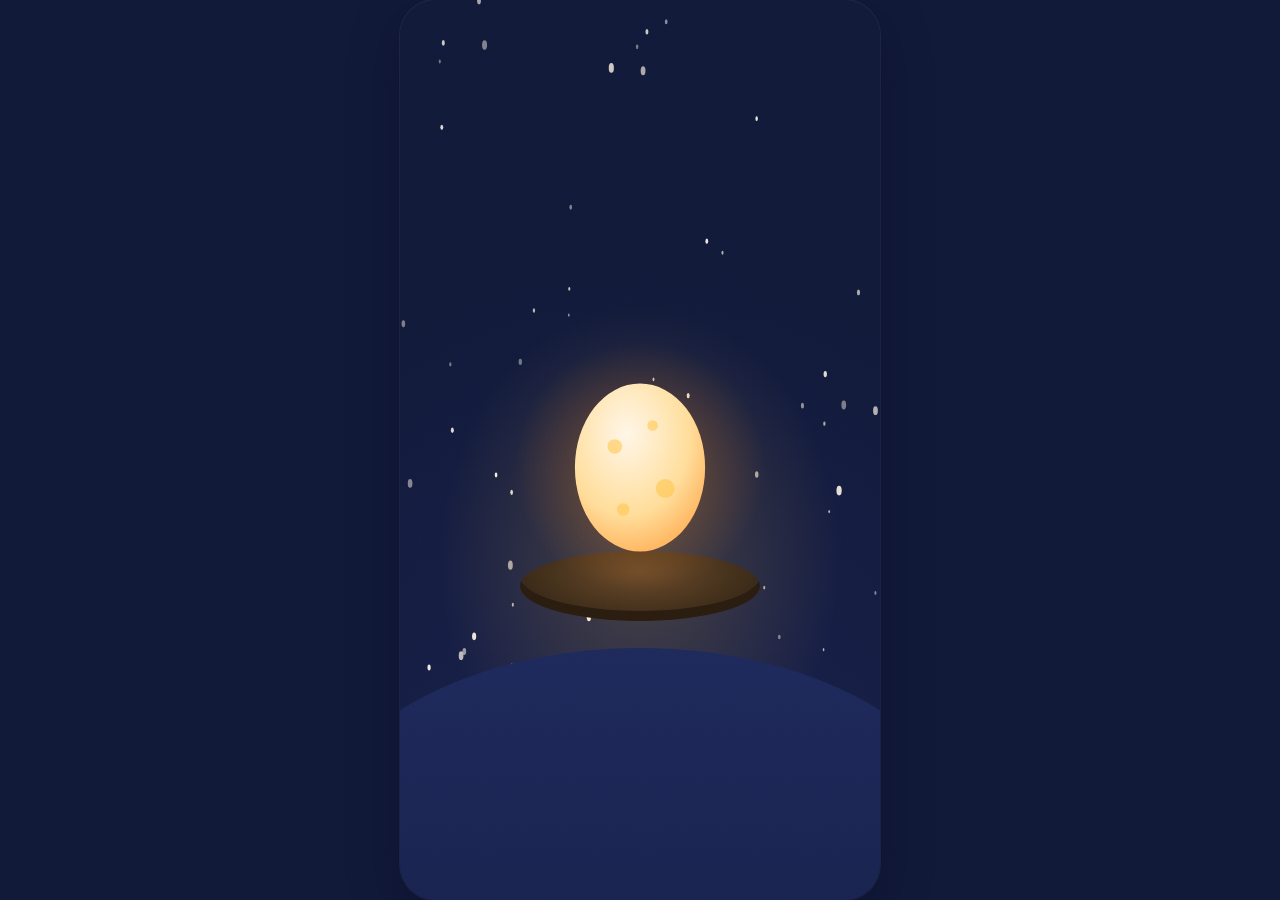
==== index.html @ d2cf7cd3 "Сборка сайта «Искорка» (GitHub Pages)" ====
<!doctype html>
<html lang="ru">
  <head>
    <meta charset="UTF-8" />
    <meta name="viewport" content="width=device-width, initial-scale=1, viewport-fit=cover" />
    <meta name="theme-color" content="#121A3A" />
    <meta name="description" content="Интерактивные сказки для детей 5–9 лет, где ребёнок — главный герой. С волшебной помощницей Искоркой." />
    <meta property="og:title" content="Искорка: сказки, где ты — герой" />
    <meta property="og:description" content="Сказка от Деда Мороза, где ваш ребёнок — герой. Экран, после которого есть о чём поговорить." />
    <meta property="og:image" content="https://rmaschenko.github.io/iskorka/og.png" />
    <meta property="og:url" content="https://rmaschenko.github.io/iskorka/" />
    <meta property="og:type" content="website" />
    <link rel="icon" href="./icons/favicon.svg" type="image/svg+xml" />
    <link rel="apple-touch-icon" href="./icons/icon-192.png" />
    <title>Искорка: сказки, где ты — герой</title>
    <script type="module" crossorigin src="./assets/main-CjkV3vRW.js"></script>
    <link rel="modulepreload" crossorigin href="./assets/Iskorka-CKByRnq_.js">
    <link rel="modulepreload" crossorigin href="./assets/global-CtWK3PHW.js">
    <link rel="stylesheet" crossorigin href="./assets/Iskorka-COKPfrpH.css">
    <link rel="stylesheet" crossorigin href="./assets/global-CBx9z1eJ.css">
    <link rel="stylesheet" crossorigin href="./assets/main-DOA4AIau.css">
  <link rel="manifest" href="./manifest.webmanifest"></head>
  <body>
    <div id="root"></div>
  </body>
</html>
---- assets/Iskorka-COKPfrpH.css ----
.isk{display:block;overflow:visible}.isk__body,.isk__crest-f,.isk__tail-f,.isk__glow,.isk__spark,.isk__bounce,.isk__tremble,.isk__motion{transform-box:fill-box}.isk__body{transform-origin:50% 100%;animation:3.2s ease-in-out infinite isk-breathe}.isk__crest-f{transform-origin:50% 100%;animation:2.4s ease-in-out infinite isk-sway}.isk__crest-f:nth-child(2){animation-duration:2.1s;animation-delay:-.6s}.isk__crest-f:nth-child(3){animation-duration:2.7s;animation-delay:-1.2s}.isk__tail-f{transform-origin:50% 100%;animation:4s ease-in-out infinite isk-tail}.isk__glow{transform-origin:50%;animation:3.2s ease-in-out infinite isk-glow}.isk__spark{transform-origin:50%;animation:1.6s ease-out infinite isk-spark}.isk__spark:nth-child(2){animation-delay:.4s}.isk__spark:nth-child(3){animation-delay:.8s}.isk__spark:nth-child(4){animation-delay:1.1s}.isk__spark:nth-child(5){animation-delay:.2s}.isk--sleep .isk__body{animation-duration:5s}.isk--sleep .isk__glow{animation:4s ease-in-out infinite isk-glow-sleep}.isk--fear .isk__tremble{animation:.14s linear infinite isk-tremble}.isk--joy .isk__bounce{transform-origin:50% 100%;animation:isk-bounce .7s var(--ease-spring,cubic-bezier(.34, 1.56, .64, 1)) infinite}.isk--sad .isk__crest-f{animation:none}@keyframes isk-breathe{0%,to{transform:scale(1)}50%{transform:scale(1.012,1.035)}}@keyframes isk-sway{0%,to{transform:rotate(-6deg)}50%{transform:rotate(7deg)}}@keyframes isk-tail{0%,to{transform:rotate(-2.5deg)}50%{transform:rotate(2.5deg)}}@keyframes isk-glow{0%,to{opacity:.85;transform:scale(1)}50%{opacity:1;transform:scale(1.06)}}@keyframes isk-glow-sleep{0%,to{opacity:.35;transform:scale(.9)}50%{opacity:.6;transform:scale(1)}}@keyframes isk-tremble{0%{transform:translate(-1.2px)}50%{transform:translate(1.2px,.4px)}to{transform:translate(-1.2px)}}@keyframes isk-bounce{0%,to{transform:translateY(0)scale(1)}30%{transform:translateY(-14px)scale(.96,1.06)}60%{transform:translateY(0)scale(1.04,.95)}}@keyframes isk-spark{0%{opacity:0;transform:translateY(6px)scale(.4)}20%{opacity:1}to{opacity:0;transform:translateY(-46px)scale(1.1)}}
---- assets/global-CBx9z1eJ.css ----
.screen{padding-top:var(--safe-top);padding-bottom:var(--safe-bottom);flex-direction:column;display:flex;position:absolute;top:0;bottom:0;left:0;right:0;overflow:hidden}.stars{pointer-events:none;width:100%;height:100%;position:absolute;top:0;bottom:0;left:0;right:0}@keyframes twinkle{0%,to{opacity:.25}50%{opacity:1}}.bubble{border-radius:var(--radius-l);box-shadow:var(--shadow-card);padding:16px 20px;font-size:22px;font-weight:800;line-height:1.3;position:relative}.bubble--dark{color:var(--milk-50);-webkit-backdrop-filter:blur(10px);box-shadow:inset 0 0 0 1.5px #fff6e81f, var(--shadow-card);background:#121a3ad1}.bubble--light{background:var(--milk-50);color:var(--ink-900)}.bubble__who{text-transform:uppercase;letter-spacing:.08em;opacity:.7;color:var(--gold-400);margin-bottom:4px;font-size:14px;font-weight:800}.bubble--light .bubble__who{color:var(--ember-600)}.actions{padding:12px 16px calc(16px + var(--safe-bottom));flex-wrap:wrap;justify-content:center;gap:12px;display:flex}.title{text-align:center;padding:0 16px;font-size:30px}.lead{text-align:center;opacity:.88;max-width:420px;margin:0 auto;padding:0 20px;font-size:18px}.topbar{z-index:5;justify-content:space-between;align-items:center;gap:8px;padding:10px 12px 0;display:flex;position:relative}@font-face{font-family:Nunito Variable;font-style:normal;font-display:swap;font-weight:200 1000;src:url(./nunito-cyrillic-ext-wght-normal-D4X5GqEv.woff2)format("woff2-variations");unicode-range:U+460-52F,U+1C80-1C8A,U+20B4,U+2DE0-2DFF,U+A640-A69F,U+FE2E-FE2F}@font-face{font-family:Nunito Variable;font-style:normal;font-display:swap;font-weight:200 1000;src:url(./nunito-cyrillic-wght-normal-CY6AOgYE.woff2)format("woff2-variations");unicode-range:U+301,U+400-45F,U+490-491,U+4B0-4B1,U+2116}@font-face{font-family:Nunito Variable;font-style:normal;font-display:swap;font-weight:200 1000;src:url(./nunito-vietnamese-wght-normal-U01xdrZh.woff2)format("woff2-variations");unicode-range:U+102-103,U+110-111,U+128-129,U+168-169,U+1A0-1A1,U+1AF-1B0,U+300-301,U+303-304,U+308-309,U+323,U+329,U+1EA0-1EF9,U+20AB}@font-face{font-family:Nunito Variable;font-style:normal;font-display:swap;font-weight:200 1000;src:url(./nunito-latin-ext-wght-normal-CXYtwYOx.woff2)format("woff2-variations");unicode-range:U+100-2BA,U+2BD-2C5,U+2C7-2CC,U+2CE-2D7,U+2DD-2FF,U+304,U+308,U+329,U+1D00-1DBF,U+1E00-1E9F,U+1EF2-1EFF,U+2020,U+20A0-20AB,U+20AD-20C0,U+2113,U+2C60-2C7F,U+A720-A7FF}@font-face{font-family:Nunito Variable;font-style:normal;font-display:swap;font-weight:200 1000;src:url(./nunito-latin-wght-normal-BzFMHfZw.woff2)format("woff2-variations");unicode-range:U+??,U+131,U+152-153,U+2BB-2BC,U+2C6,U+2DA,U+2DC,U+304,U+308,U+329,U+2000-206F,U+20AC,U+2122,U+2191,U+2193,U+2212,U+2215,U+FEFF,U+FFFD}:root{--night-900:#121a3a;--night-800:#171f48;--night-700:#1e2a5c;--night-600:#2a3675;--dusk-500:#3b3f8f;--dusk-400:#5a5fb8;--fire-500:#ff8a1f;--fire-400:#ffa94d;--fire-300:#ffc98a;--gold-400:#ffc23d;--gold-300:#ffd977;--ember-600:#e8552e;--berry-500:#e2365b;--leaf-500:#3fa06b;--leaf-400:#5cc088;--milk-50:#fff6e8;--milk-100:#fdebd3;--milk-200:#f3dcbd;--ink-900:#1b1530;--ink-700:#3a3252;--ink-500:#6b6283;--sky-300:#9fd3ff;--peach-300:#ffb59c;--blush-400:#ff9bb3;--font-head:"Nunito Variable", "Nunito", system-ui, sans-serif;--font-body:"Nunito Variable", "Nunito", system-ui, sans-serif;--radius-s:12px;--radius-m:20px;--radius-l:28px;--radius-xl:40px;--shadow-soft:0 10px 30px #080c2859;--shadow-card:0 18px 50px #080c2873;--glow-fire:0 0 24px #ff8a1f8c, 0 0 64px #ffc23d59;--glow-fire-strong:0 0 40px #ff8a1fcc, 0 0 120px #ffc23d80;--tap-min:56px;--text-kid:20px;--text-body:17px;--ease-spring:cubic-bezier(.34, 1.56, .64, 1);--ease-out:cubic-bezier(.22, 1, .36, 1);--dur-fast:.16s;--dur-med:.32s;--dur-slow:.64s;--safe-top:env(safe-area-inset-top,0px);--safe-bottom:env(safe-area-inset-bottom,0px);--lightningcss-light: ;--lightningcss-dark:initial;color-scheme:dark}*,:before,:after{box-sizing:border-box}html,body,#root{height:100%;margin:0}html{-webkit-text-size-adjust:100%;-webkit-tap-highlight-color:transparent}body{font-family:var(--font-body);font-size:var(--text-body);color:var(--milk-50);background:var(--night-900);overscroll-behavior:none;touch-action:manipulation;-webkit-user-select:none;user-select:none;line-height:1.4;overflow:hidden}button{font:inherit;color:inherit;cursor:pointer;background:0 0;border:0;margin:0;padding:0}input{font:inherit}h1,h2,h3,p{margin:0}h1,h2,h3{font-family:var(--font-head);letter-spacing:-.01em;font-weight:900;line-height:1.12}:focus-visible{outline:3px solid var(--gold-400);outline-offset:3px;border-radius:var(--radius-s)}.stage{background:var(--night-900);width:100%;height:100%;position:relative;overflow:hidden}@media (min-width:900px) and (min-height:700px){.stage{max-width:480px;max-height:920px;box-shadow:var(--shadow-card), 0 0 0 1px #fff6e814;border-radius:36px;margin:auto;top:50%;transform:translateY(-50%)}}.btn{min-height:var(--tap-min);font-family:var(--font-head);color:var(--ink-900);background:linear-gradient(180deg, var(--gold-300), var(--fire-500));box-shadow:0 6px 0 #aa460073, var(--glow-fire);transition:transform var(--dur-fast) var(--ease-out), box-shadow var(--dur-fast) var(--ease-out), filter var(--dur-fast);border-radius:999px;justify-content:center;align-items:center;gap:10px;padding:14px 28px;font-size:20px;font-weight:900;line-height:1.1;display:inline-flex;position:relative}.btn:active{box-shadow:0 2px 0 #aa460073, var(--glow-fire);transform:translateY(4px)}.btn:disabled{filter:grayscale(.5)brightness(.8);pointer-events:none}.btn--ghost{color:var(--milk-50);background:#fff6e81a;box-shadow:inset 0 0 0 2px #fff6e840,0 4px #00000040}.btn--ghost:active{box-shadow:inset 0 0 0 2px #fff6e840,0 1px #00000040}.btn--big{min-height:68px;padding:18px 36px;font-size:24px}.btn--icon{width:var(--tap-min);height:var(--tap-min);border-radius:50%;padding:0;font-size:24px}.card{background:var(--milk-50);color:var(--ink-900);border-radius:var(--radius-l);box-shadow:var(--shadow-card);padding:22px}.sr-only{clip:rect(0, 0, 0, 0);white-space:nowrap;border:0;width:1px;height:1px;margin:-1px;padding:0;position:absolute;overflow:hidden}.scroll{-webkit-overflow-scrolling:touch;overscroll-behavior:contain;overflow-y:auto}.scroll::-webkit-scrollbar{width:0}.grain:after{content:"";pointer-events:none;opacity:.06;mix-blend-mode:soft-light;background-image:url("data:image/svg+xml,%3Csvg xmlns='http://www.w3.org/2000/svg' width='160' height='160'%3E%3Cfilter id='n'%3E%3CfeTurbulence type='fractalNoise' baseFrequency='0.9' numOctaves='2' stitchTiles='stitch'/%3E%3C/filter%3E%3Crect width='160' height='160' filter='url(%23n)' opacity='1'/%3E%3C/svg%3E");position:absolute;top:0;bottom:0;left:0;right:0}@media (prefers-reduced-motion:reduce){*,:before,:after{transition-duration:.01ms!important;animation-duration:.01ms!important;animation-iteration-count:1!important}}
---- assets/main-DOA4AIau.css ----
.splash{background:radial-gradient(120% 80% at 50% 110%,#2a3675 0%,#171f48 45%,#121a3a 100%);justify-content:flex-end;align-items:center}.splash__sky{pointer-events:none;background:radial-gradient(60% 40% at 50% 62%,#ffc23d38 0%,#ff8a1f00 70%);position:absolute;top:0;bottom:0;left:0;right:0}.splash__hill{background:linear-gradient(#1e2a5c 0%,#171f48 100%);border-radius:50% 50% 0 0;height:46%;position:absolute;bottom:-18%;left:-20%;right:-20%}.splash__nest{background:radial-gradient(at 50% 30%,#6b4a2a 0%,#3a2a18 70%,#0000 71%);border-radius:50%;width:240px;height:70px;position:absolute;bottom:31%;left:50%;transform:translate(-50%);box-shadow:inset 0 -10px #2a1d10}.splash__center{z-index:2;flex-direction:column;align-items:center;display:flex;position:absolute;bottom:34%;left:50%;transform:translate(-50%)}.splash__egg{cursor:pointer;flex-direction:column;align-items:center;display:flex}.splash__hint{color:var(--gold-300);text-shadow:0 2px 12px #00000080;margin-top:-6px;font-size:20px;font-weight:800}.splash__logo{top:calc(44px + var(--safe-top));z-index:3;justify-content:center;display:flex;position:absolute;left:0;right:0}.splash__actions{z-index:3;padding-bottom:calc(36px + var(--safe-bottom));position:absolute;bottom:0;left:0;right:0}.burst{pointer-events:none;position:absolute;top:50%;left:50%}.burst__p{background:var(--gold-300);width:10px;height:10px;box-shadow:0 0 12px var(--gold-400);border-radius:50%;margin:-5px;position:absolute}@media (max-height:640px){.splash__center{bottom:30%}.splash__logo{top:calc(16px + var(--safe-top))}}.brand{background:var(--night-900);max-width:1100px;height:100%;margin:0 auto;padding:0 16px 60px}.brand__hero{border-radius:var(--radius-xl);background:radial-gradient(120% 90% at 80% 10%, #2a3675 0%, var(--night-800) 50%, var(--night-900) 100%);margin:16px 0 24px;padding:28px 24px;position:relative;overflow:hidden}.brand__hero-row{flex-wrap:wrap;align-items:center;gap:16px 32px;margin-top:16px;display:flex}.brand__hero-isk{flex:none}.brand__hero-text{flex:280px}.brand__hero h1{margin-bottom:10px;font-size:40px}.brand__hero p{opacity:.9;max-width:560px;margin-bottom:10px;font-size:18px}.brand__phrases{color:var(--gold-400);font-weight:800}.brand__section{margin:36px 0}.brand__section h2{color:var(--gold-300);margin-bottom:16px;font-size:28px}.brand__variants{grid-template-columns:repeat(auto-fit,minmax(260px,1fr));gap:16px;display:grid}.brand__variant{border-radius:var(--radius-l);background:var(--night-800);text-align:center;padding:20px}.brand__variant--chosen{box-shadow:inset 0 0 0 3px var(--gold-400), var(--glow-fire)}.brand__variant h3{margin:8px 0;font-size:20px}.brand__variant p{opacity:.85;text-align:left;font-size:15px}.brand__grid{grid-template-columns:repeat(auto-fill,minmax(150px,1fr));gap:12px;display:grid}.brand__cell{border-radius:var(--radius-m);background:var(--night-800);text-align:center;flex-direction:column;align-items:center;gap:6px;padding:16px 8px;display:flex}.brand__cell h3{margin-top:4px;font-size:17px}.brand__cell p{opacity:.75;font-size:13px}.brand__stage-switch{flex-wrap:wrap;gap:10px;margin-top:16px;display:flex}.brand__marks{flex-wrap:wrap;align-items:stretch;gap:12px;display:flex}.brand__marks .brand__cell{justify-content:center;min-width:120px}.brand__palette{grid-template-columns:repeat(auto-fill,minmax(120px,1fr));gap:10px;display:grid}.brand__swatch{flex-direction:column;gap:2px;font-size:13px;display:flex}.brand__swatch-color{border-radius:14px;height:64px;margin-bottom:6px;box-shadow:inset 0 0 0 1px #fff6e826}.brand__swatch em{opacity:.7;font-style:normal}.brand__type{border-radius:var(--radius-l);background:var(--night-800);gap:12px;padding:20px;display:grid}.brand__type-h1{font-family:var(--font-head);font-size:34px;font-weight:900}.brand__type-h2{font-size:22px;font-weight:800}.brand__type-body{opacity:.9;font-size:17px;font-weight:600}.brand__buttons{flex-wrap:wrap;align-items:center;gap:12px;margin-top:16px;display:flex}.onb{background:radial-gradient(120% 70% at 50% 0,#2a3675 0%,#171f48 45%,#121a3a 100%)}.onb__dots{justify-content:center;gap:8px;padding:18px 0 6px;display:flex}.onb__dots span{width:10px;height:10px;transition:all var(--dur-med) var(--ease-out);background:#fff6e840;border-radius:50%}.onb__dots span.is-on{background:var(--gold-400);border-radius:6px;width:28px}.onb__slide{flex-direction:column;flex:1;justify-content:center;align-items:center;gap:14px;padding:8px 16px;display:flex;overflow-y:auto}.onb__input{text-align:center;width:min(320px,90%);height:64px;color:var(--ink-900);background:var(--milk-50);box-shadow:var(--shadow-soft);border:0;border-radius:999px;outline:none;padding:0 24px;font-size:24px;font-weight:800}.onb__input:focus{box-shadow:0 0 0 4px var(--gold-400), var(--shadow-soft)}.onb__input::placeholder{color:var(--ink-500);font-weight:600}.onb__label{opacity:.85;margin-top:6px;font-size:18px;font-weight:800}.onb__gender,.onb__ages{flex-wrap:wrap;justify-content:center;gap:10px;display:flex}.onb__age{width:56px;padding:0}.map{background:linear-gradient(#121a3a 0%,#1e2a5c 60%,#2a3675 100%)}.map__hello{padding-left:6px;font-size:20px;font-weight:700}.map__hello strong{color:var(--gold-400)}.map__parent{color:var(--milk-50);background:#fff6e81f;box-shadow:inset 0 0 0 2px #fff6e838}.map__canvas{flex:1;min-height:0;position:relative}.map__art{width:100%;height:100%;position:absolute;top:0;bottom:0;left:0;right:0}.place{min-width:112px;color:var(--milk-50);text-align:center;border-radius:24px;flex-direction:column;align-items:center;gap:2px;padding:10px;display:flex;position:absolute;transform:translate(-50%,-50%)}.place__icon{background:radial-gradient(circle at 50% 35%,#2f3d7d,#1e2a5c);border-radius:28px;place-items:center;width:84px;height:84px;display:grid;box-shadow:0 8px #00000040,inset 0 0 0 2px #fff6e824}.place--open .place__icon{box-shadow:0 8px 0 #aa460059, 0 0 0 3px var(--gold-400), var(--glow-fire);animation:2.4s ease-in-out infinite place-pulse}@keyframes place-pulse{0%,to{transform:scale(1)}50%{transform:scale(1.05)}}.place__title{white-space:nowrap;text-shadow:0 2px 8px #00000080;margin-top:6px;font-size:16px;font-weight:900}.place__soon{opacity:.85;background:#fff6e826;border-radius:999px;padding:2px 10px;font-size:13px;font-weight:800}.place__go{color:var(--ink-900);background:linear-gradient(180deg, var(--gold-300), var(--fire-500));border-radius:999px;padding:4px 14px;font-size:15px;font-weight:900}.place--locked{opacity:.75;filter:saturate(.6)}.map__nest{justify-content:center;align-items:flex-end;height:190px;display:flex;position:relative}.map__nest-ground{z-index:-1;background:#171f48;border-radius:50% 50% 0 0;height:70px;position:absolute;bottom:0;left:-10%;right:-10%}.map__nest .isk{margin-bottom:8px}.map__feathers{background:#121a3ab3;border-radius:999px;align-items:center;gap:2px;padding:8px 12px;display:flex;position:absolute;bottom:16px;left:12px;box-shadow:inset 0 0 0 1.5px #fff6e81f}.feather{color:#fff6e833;display:grid}.feather--on{color:var(--gold-400);filter:drop-shadow(0 0 6px #ffc23db3)}.map__feathers-n{color:var(--gold-300);margin-left:6px;font-size:18px;font-weight:900}.mg{touch-action:none;-webkit-user-select:none;user-select:none;font-family:var(--font-head);cursor:pointer;position:absolute;top:0;bottom:0;left:0;right:0;overflow:hidden}.mg__bg{pointer-events:none;width:100%;height:100%;display:block;position:absolute;top:0;bottom:0;left:0;right:0}.mg__top{left:0;right:0;top:calc(var(--safe-top) + 12px);pointer-events:none;z-index:6;flex-direction:column;align-items:center;gap:10px;display:flex;position:absolute}.mg__cells{box-shadow:inset 0 0 0 1.5px #fff6e824, var(--shadow-soft);-webkit-backdrop-filter:blur(8px);background:#121a3a9e;border-radius:999px;gap:8px;padding:7px 12px;display:flex}.mg__cell{width:38px;height:38px;transition:background var(--dur-med) var(--ease-out), box-shadow var(--dur-med) var(--ease-out);background:#fff6e81a;border-radius:50%;place-items:center;display:grid;box-shadow:inset 0 0 0 2px #fff6e838}.mg__cell-ico{opacity:.28;filter:grayscale();width:24px;height:24px;transition:opacity var(--dur-med), filter var(--dur-med), transform var(--dur-med) var(--ease-spring);place-items:center;display:grid;transform:scale(.85)}.mg__cell--on{background:radial-gradient(circle at 50% 35%, #ffe9a8, var(--gold-400) 70%);box-shadow:inset 0 0 0 2px #fff6e899, var(--glow-fire)}.mg__cell--on .mg__cell-ico{opacity:1;filter:none;transform:scale(1)}.mg__hint{color:var(--milk-50);box-shadow:inset 0 0 0 1.5px #fff6e824, var(--shadow-soft);-webkit-backdrop-filter:blur(8px);text-shadow:0 2px 8px #00000059;white-space:nowrap;background:#121a3a9e;border-radius:999px;padding:12px 22px;font-size:26px;font-weight:900;line-height:1}.mg__splash{z-index:9;pointer-events:none;place-items:center;padding:0 16px;display:grid;position:absolute;top:0;bottom:0;left:0;right:0}.mg__splash-card{text-align:center;max-width:100%;color:var(--milk-50);border-radius:var(--radius-xl);box-shadow:0 10px 0 #aa460066, var(--glow-fire-strong);text-shadow:0 3px #aa460073;background:linear-gradient(#ffc23df5,#ff8a1ff5);padding:22px 34px;font-size:clamp(30px,8.5vw,54px);font-weight:900;line-height:1.05;position:relative}.mg__sparkles{pointer-events:none;width:0;height:0;position:absolute;top:50%;left:50%}.mg__sparkle{border-radius:50%;width:12px;height:12px;position:absolute;top:-6px;left:-6px;box-shadow:0 0 12px #ffc23dcc}.ap{background:linear-gradient(#8fd0ff 0%,#c9e9ff 55%,#eaf6ff 100%)}.ap__apple{cursor:pointer;z-index:3;touch-action:none;will-change:transform;border-radius:50%;width:72px;height:72px;padding:0;display:block;position:absolute}.ap__apple-body{background:radial-gradient(circle at 36% 30%,#ff8a8a 0%,#e8552e 38%,#c02435 75%,#8e1a2a 100%);border-radius:50%;position:absolute;top:4px;bottom:4px;left:4px;right:4px;box-shadow:inset -6px -8px 14px #5a0a1459,0 10px 18px #28140a4d}.ap__apple-body:after{content:"";filter:blur(1px);background:#ffffff8c;border-radius:50%;width:22%;height:16%;position:absolute;top:14%;left:18%}.ap__apple-stem{background:linear-gradient(#6b4a26,#4a2f14);border-radius:3px;width:6px;height:16px;margin-left:-3px;position:absolute;top:0;left:50%}.ap__apple-leaf{background:linear-gradient(135deg,#7ad39a,#3fa06b);border-radius:0 12px;width:22px;height:12px;position:absolute;top:2px;left:54%;transform:rotate(-18deg)}.ap__apple--ground{animation:2.6s ease-in-out infinite ap-wiggle}@keyframes ap-wiggle{0%,to{filter:brightness()}50%{filter:brightness(1.12)}}.ap__tap-ring{pointer-events:none;z-index:4;border:4px solid #ffffffe6;border-radius:50%;width:96px;height:96px;margin:-48px 0 0 -48px;position:absolute}.ld{cursor:none;background:linear-gradient(#0d1330 0%,#070a1c 55%,#020309 100%)}.ld__lit{pointer-events:none;-webkit-mask-image:radial-gradient(circle at var(--lx) var(--ly), #000 0, #000 84px, #0000008c 118px, transparent 158px);-webkit-mask-image:radial-gradient(circle at var(--lx) var(--ly), #000 0, #000 84px, #0000008c 118px, transparent 158px);mask-image:radial-gradient(circle at var(--lx) var(--ly), #000 0, #000 84px, #0000008c 118px, transparent 158px);position:absolute;top:0;bottom:0;left:0;right:0}.ld__light{pointer-events:none;z-index:4;will-change:transform;width:0;height:0;position:absolute;top:0;left:0}.ld__disc{mix-blend-mode:screen;background:radial-gradient(circle,#ffdc8c80 0%,#ffbe5042 35%,#ffa03214 62%,#ff8c2800 72%);border-radius:50%;width:340px;height:340px;animation:2.6s ease-in-out infinite ld-breathe;position:absolute;top:-170px;left:-170px}@keyframes ld-breathe{0%,to{transform:scale(1)}50%{transform:scale(1.06)}}.ld__isk{pointer-events:none;position:absolute;top:-92px;left:-77px}.ld__fly{pointer-events:none;z-index:5;background:radial-gradient(circle,#fff6c8 0%,#ffd977 40%,#ffc23d00 72%);border-radius:50%;width:28px;height:28px;position:absolute;top:-14px;left:-14px;box-shadow:0 0 18px 6px #ffc23d99}.ld__firefly{transform-box:fill-box;transform-origin:50%;animation:1.4s ease-in-out infinite ld-twinkle}@keyframes ld-twinkle{0%,to{opacity:.55;transform:scale(.85)}50%{opacity:1;transform:scale(1.2)}}.ld__hedgehog{z-index:5;cursor:pointer;touch-action:none;place-items:center;width:150px;height:120px;padding:0;display:grid;position:absolute;bottom:9%;right:4%}.ld__hedgehog-spot{pointer-events:none;background:radial-gradient(circle,#ffd27866 0%,#ffb45024 45%,#ffa03c00 70%);border-radius:50%;position:absolute;top:-40px;bottom:-40px;left:-40px;right:-40px}.ld__arrow{text-align:center;z-index:5;pointer-events:none;filter:drop-shadow(0 0 12px #ffc23de6);width:150px;font-size:46px;line-height:1;position:absolute;bottom:calc(9% + 136px);right:4%}.ld__idle{pointer-events:none;z-index:5;width:0;height:0;position:absolute}.ld__idle-dot{background:radial-gradient(circle,#fff1c2 0%,#ffc23d 45%,#ffc23d00 72%);border-radius:50%;width:44px;height:44px;animation:1.1s ease-in-out infinite ld-pulse;position:absolute;top:-22px;left:-22px;box-shadow:0 0 24px 8px #ffc23d8c}@keyframes ld-pulse{0%,to{opacity:.6;transform:scale(.7)}50%{opacity:1;transform:scale(1.3)}}.tt{background:linear-gradient(#2a1408 0%,#1b0d05 60%,#0f0703 100%);flex-direction:column;display:flex}.tt__scene{width:100%;margin-top:calc(var(--safe-top) + 124px);aspect-ratio:360/162;z-index:1;flex:none;max-height:32%;position:relative}.tt__scene-svg{width:100%;height:100%;display:block;position:absolute;top:0;bottom:0;left:0;right:0;overflow:visible}.tt__bubble{text-align:center;max-width:54%;color:var(--ink-900);background:var(--milk-50);box-shadow:var(--shadow-soft);transform-origin:90% 100%;z-index:3;pointer-events:none;border-radius:22px;padding:10px 16px;font-size:20px;font-weight:900;line-height:1.15;position:absolute;top:0;right:27%}.tt__bubble:after{content:"";background:var(--milk-50);border-radius:4px;width:18px;height:18px;position:absolute;bottom:6px;right:-6px;transform:rotate(45deg)skew(10deg,10deg)}.tt__floor{min-height:0;padding:8px 14px calc(var(--safe-bottom) + 12px);z-index:2;flex-direction:column;flex:auto;gap:5px;display:flex;position:relative}.tt__board{min-height:64px;transition:box-shadow var(--dur-med) var(--ease-out), filter var(--dur-med);background:linear-gradient(#8a5630 0%,#6e4223 50%,#563117 100%);border-radius:14px;flex:1 1 0;position:relative;overflow:hidden;box-shadow:inset 0 2px #ffdcaa2e,inset 0 -3px #00000059,0 4px #00000059}.tt__board:before{content:"";opacity:.8;background:repeating-linear-gradient(#0000 0 9px,#00000014 9px 11px);position:absolute;top:0;bottom:0;left:0;right:0}.tt__board:after{content:"";background:radial-gradient(circle at 4px 4px,#3a2210 3px,#0000 3.5px) 0/8px 8px no-repeat,radial-gradient(circle at 4px 4px,#3a2210 3px,#0000 3.5px) 100%/8px 8px no-repeat;height:8px;margin-top:-4px;position:absolute;top:50%;left:12px;right:12px}.tt__board--go{box-shadow:inset 0 2px 0 #ffffff73, inset 0 -3px 0 #aa460059, 0 0 0 3px var(--gold-400), var(--glow-fire-strong);background:linear-gradient(#ffd977 0%,#ffb23d 55%,#e8893e 100%)}.tt__board--go:before{opacity:.35}.tt__board--done{filter:brightness(1.1)}.tt__board--creak{animation:.5s ease-in-out tt-shake}@keyframes tt-shake{0%,to{transform:translate(0)rotate(0)}20%{transform:translate(-7px)rotate(-.6deg)}40%{transform:translate(6px)rotate(.5deg)}60%{transform:translate(-4px)rotate(-.3deg)}80%{transform:translate(3px)}}.tt__print{pointer-events:none;width:54px;height:44px;margin:-22px 0 0 -27px;position:absolute;top:50%;left:50%}.tt__you{pointer-events:none;z-index:3;will-change:transform, top;background:radial-gradient(circle,#ffdc8c8c 0%,#ffbe5038 45%,#ffa03200 72%);border-radius:50%;place-items:center;width:84px;height:84px;margin-left:-42px;display:grid;position:absolute;left:50%}.tt__you-print{filter:drop-shadow(0 0 10px #ffc23de6);width:54px;height:44px}.tt__heart{pointer-events:none;z-index:4;filter:drop-shadow(0 0 8px #ff9bb3cc);font-size:28px;position:absolute}.tale{background:var(--night-900)}.tale__art{position:absolute;top:0;bottom:0;left:0;right:0}.tale__art svg.scene{width:100%;height:100%;position:absolute;top:0;bottom:0;left:0;right:0}.tale__top{top:var(--safe-top);position:absolute;left:0;right:0}.tale__iconbtn{color:var(--milk-50);-webkit-backdrop-filter:blur(6px);background:#121a3a8c;box-shadow:inset 0 0 0 1.5px #fff6e833}.tale__progress{background:#121a3a8c;border-radius:999px;gap:4px;padding:6px 10px;display:flex}.tale__progress span{background:#fff6e840;border-radius:50%;width:8px;height:8px}.tale__progress span.is-done{background:var(--gold-400)}.tale__progress span.is-on{background:var(--fire-500);box-shadow:0 0 8px var(--fire-500)}.tale__isk{z-index:4;cursor:pointer;position:absolute;bottom:150px;left:-6px}.tale__isk--tappable .isk__glow{animation-duration:1s}@media (min-height:760px){.tale__isk{bottom:170px}}.tale__game{z-index:6;position:absolute;top:0;bottom:0;left:0;right:0}.tale__panel{z-index:5;padding:0 12px calc(14px + var(--safe-bottom));pointer-events:none;flex-direction:column;justify-content:flex-end;gap:10px;min-height:200px;display:flex;position:absolute;bottom:0;left:0;right:0}.tale__panel>*{pointer-events:auto}.tale__panel .bubble{min-height:72px;margin-left:104px}@media (min-width:480px){.tale__panel .bubble{margin-left:128px}}.choices{flex-wrap:wrap;justify-content:center;gap:10px;display:flex}.choice{background:var(--milk-50);max-width:220px;min-height:96px;color:var(--ink-900);box-shadow:0 6px 0 #783c004d, var(--shadow-soft);text-align:center;border-radius:24px;flex-direction:column;flex:140px;justify-content:center;align-items:center;gap:4px;padding:12px 10px;font-size:17px;font-weight:900;line-height:1.15;display:flex}.choice__icon{font-size:40px;line-height:1}.hint-row{justify-content:center;gap:10px;display:flex}.hint{color:var(--gold-300);text-shadow:0 2px 10px #0009;padding:10px 18px;font-size:22px;font-weight:900;animation:1.2s ease-in-out infinite hint-pulse}@keyframes hint-pulse{0%,to{transform:scale(1)}50%{transform:scale(1.06)}}.tale__end{z-index:7;-webkit-backdrop-filter:blur(6px);background:#121a3a8c;justify-content:center;align-items:center;padding:20px;display:flex;position:absolute;top:0;bottom:0;left:0;right:0}.tale__endcard{text-align:center;flex-direction:column;align-items:center;gap:10px;width:min(380px,100%);display:flex}.tale__endcard h2{font-size:24px}.tale__endcard p{color:var(--ink-700);font-size:17px}.tale__endisk{margin-top:-70px}.tale__endbtns{flex-direction:column;gap:10px;width:100%;margin-top:8px;display:flex}.giftfx{z-index:6;pointer-events:none;position:absolute;bottom:300px;left:80px}.giftfx__feather{filter:drop-shadow(0 0 16px #ffc23de6)}.giftfx__spark{background:var(--gold-300);width:8px;height:8px;box-shadow:0 0 10px var(--gold-400);border-radius:50%;position:absolute;top:40px;left:28px}@keyframes sway{0%,to{transform:rotate(-2deg)}50%{transform:rotate(2deg)}}@keyframes fly{0%{transform:translateY(40px)}to{transform:translate(520px,-120px)}}@keyframes flap{0%,to{transform:scaleY(1)}50%{transform:scaleY(.4)}}@keyframes flicker{0%,to{opacity:1;transform:scaleY(1)scaleX(1)}50%{opacity:.85;transform:scaleY(1.15)scaleX(.92)}}@keyframes wave{0%{transform:translate(0)}to{transform:translate(-60px)}}@keyframes float{0%,to{transform:translateY(0)}50%{transform:translateY(-8px)}}@keyframes drift{0%{transform:translate(0)}to{transform:translate(40px)}}@keyframes butterfly{0%{transform:translate(0)rotate(0)}25%{transform:translate(30px,-20px)rotate(10deg)}50%{transform:translate(60px)rotate(-6deg)}75%{transform:translate(30px,16px)rotate(6deg)}to{transform:translate(0)rotate(0)}}@keyframes breathe{0%,to{transform:scale(1)}50%{transform:scale(1.03)}}@keyframes hut-step{0%,to{transform:translateY(0)rotate(0)}50%{transform:translateY(-6px)rotate(1deg)}}@keyframes zz{0%{opacity:0;transform:translate(0)scale(.6)}30%{opacity:1}to{opacity:0;transform:translate(16px,-40px)scale(1.2)}}.sc-sway{transform-box:fill-box;transform-origin:50% 100%;animation:4s ease-in-out infinite sway}.sc-fly{animation:14s linear infinite fly}.sc-flap{transform-box:fill-box;transform-origin:50%;animation:.5s ease-in-out infinite flap}.sc-flicker{transform-box:fill-box;transform-origin:50% 100%;animation:.6s ease-in-out infinite flicker}.sc-wave{animation:3s linear infinite wave}.sc-float{animation:3s ease-in-out infinite float}.sc-drift{animation:20s ease-in-out infinite alternate drift}.sc-butterfly{animation:6s ease-in-out infinite butterfly}.sc-breathe{transform-box:fill-box;transform-origin:50% 100%;animation:3s ease-in-out infinite breathe}.sc-hut{transform-box:fill-box;transform-origin:50% 100%;animation:5s ease-in-out infinite hut-step}.sc-zz{transform-box:fill-box;animation:2.4s ease-out infinite zz}.sc-zz:nth-child(2){animation-delay:.8s}.sc-zz:nth-child(3){animation-delay:1.6s}.tale__endcard .btn--ghost{color:var(--ink-900);background:var(--milk-200);box-shadow:inset 0 0 0 2px var(--milk-200), 0 4px 0 #783c0033}@media (min-width:600px) and (min-height:700px){.tale__isk{transform-origin:0 100%}.tale__isk .isk{width:210px;height:172px}}
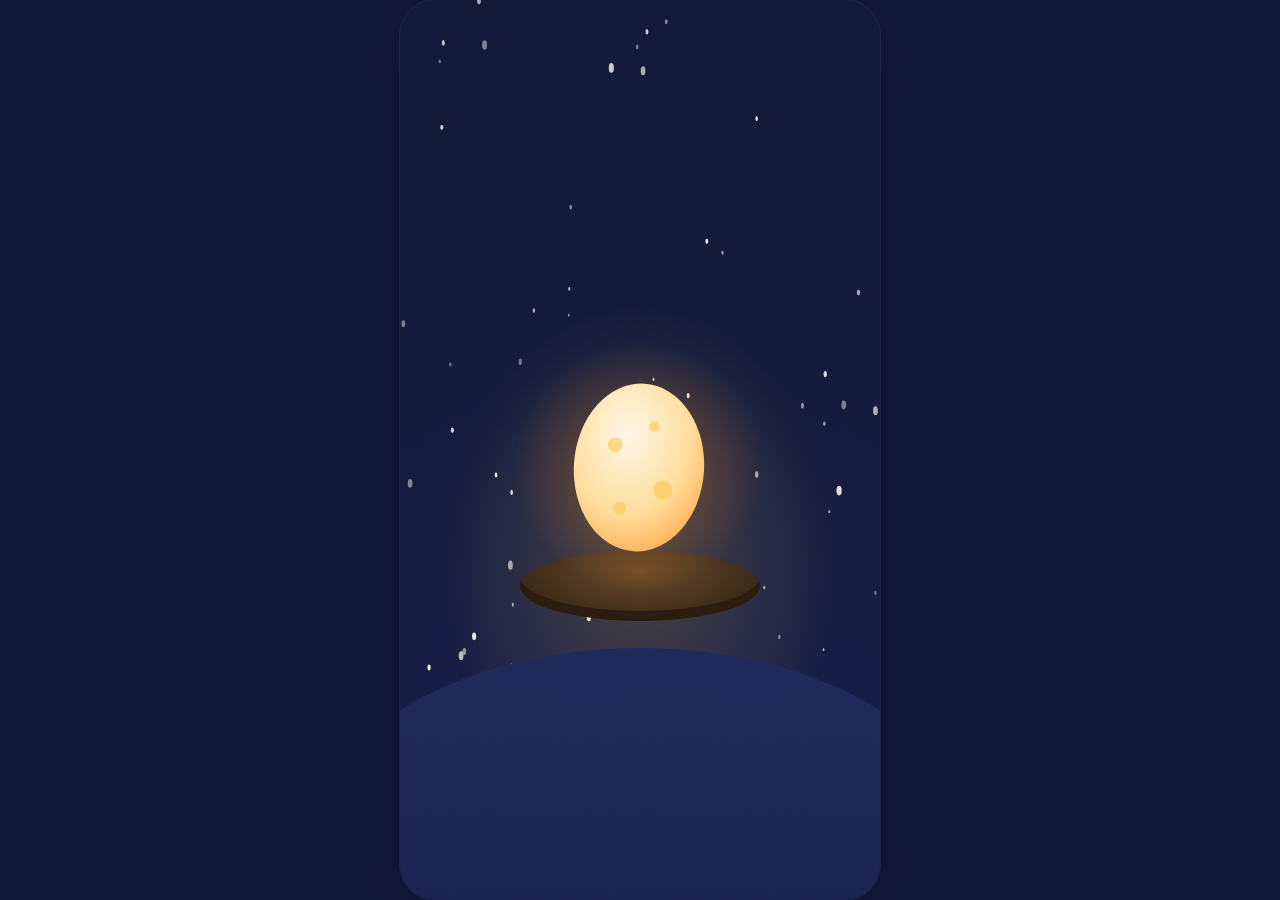
==== commit bad83d7d: "Сборка сайта «Искорка» v2 (GitHub Pages)" ====
--- a/index.html
+++ b/index.html
@@ -13,12 +13,11 @@
     <link rel="icon" href="./icons/favicon.svg" type="image/svg+xml" />
     <link rel="apple-touch-icon" href="./icons/icon-192.png" />
     <title>Искорка: сказки, где ты — герой</title>
-    <script type="module" crossorigin src="./assets/main-CjkV3vRW.js"></script>
-    <link rel="modulepreload" crossorigin href="./assets/Iskorka-CKByRnq_.js">
-    <link rel="modulepreload" crossorigin href="./assets/global-CtWK3PHW.js">
-    <link rel="stylesheet" crossorigin href="./assets/Iskorka-COKPfrpH.css">
-    <link rel="stylesheet" crossorigin href="./assets/global-CBx9z1eJ.css">
-    <link rel="stylesheet" crossorigin href="./assets/main-DOA4AIau.css">
+    <script type="module" crossorigin src="./assets/main-BiecHFd7.js"></script>
+    <link rel="modulepreload" crossorigin href="./assets/proxy-B7RDm8f4.js">
+    <link rel="modulepreload" crossorigin href="./assets/global-B2wvIg0E.js">
+    <link rel="stylesheet" crossorigin href="./assets/global-CD0lmkby.css">
+    <link rel="stylesheet" crossorigin href="./assets/main-CqI-gQwx.css">
   <link rel="manifest" href="./manifest.webmanifest"></head>
   <body>
     <div id="root"></div>
--- a/assets/global-CD0lmkby.css
+++ b/assets/global-CD0lmkby.css
@@ -0,0 +1 @@
+.isk{display:block;overflow:visible}.isk__body,.isk__crest-f,.isk__tail-f,.isk__glow,.isk__spark,.isk__bounce,.isk__tremble,.isk__motion{transform-box:fill-box}.isk__body{transform-origin:50% 100%;animation:3.2s ease-in-out infinite isk-breathe}.isk__crest-f{transform-origin:50% 100%;animation:2.4s ease-in-out infinite isk-sway}.isk__crest-f:nth-child(2){animation-duration:2.1s;animation-delay:-.6s}.isk__crest-f:nth-child(3){animation-duration:2.7s;animation-delay:-1.2s}.isk__tail-f{transform-origin:50% 100%;animation:4s ease-in-out infinite isk-tail}.isk__glow{transform-origin:50%;animation:3.2s ease-in-out infinite isk-glow}.isk__spark{transform-origin:50%;animation:1.6s ease-out infinite isk-spark}.isk__spark:nth-child(2){animation-delay:.4s}.isk__spark:nth-child(3){animation-delay:.8s}.isk__spark:nth-child(4){animation-delay:1.1s}.isk__spark:nth-child(5){animation-delay:.2s}.isk--sleep .isk__body{animation-duration:5s}.isk--sleep .isk__glow{animation:4s ease-in-out infinite isk-glow-sleep}.isk--fear .isk__tremble{animation:.14s linear infinite isk-tremble}.isk--joy .isk__bounce{transform-origin:50% 100%;animation:isk-bounce .7s var(--ease-spring,cubic-bezier(.34, 1.56, .64, 1)) infinite}.isk--sad .isk__crest-f{animation:none}@keyframes isk-breathe{0%,to{transform:scale(1)}50%{transform:scale(1.012,1.035)}}@keyframes isk-sway{0%,to{transform:rotate(-6deg)}50%{transform:rotate(7deg)}}@keyframes isk-tail{0%,to{transform:rotate(-2.5deg)}50%{transform:rotate(2.5deg)}}@keyframes isk-glow{0%,to{opacity:.85;transform:scale(1)}50%{opacity:1;transform:scale(1.06)}}@keyframes isk-glow-sleep{0%,to{opacity:.35;transform:scale(.9)}50%{opacity:.6;transform:scale(1)}}@keyframes isk-tremble{0%{transform:translate(-1.2px)}50%{transform:translate(1.2px,.4px)}to{transform:translate(-1.2px)}}@keyframes isk-bounce{0%,to{transform:translateY(0)scale(1)}30%{transform:translateY(-14px)scale(.96,1.06)}60%{transform:translateY(0)scale(1.04,.95)}}@keyframes isk-spark{0%{opacity:0;transform:translateY(6px)scale(.4)}20%{opacity:1}to{opacity:0;transform:translateY(-46px)scale(1.1)}}.screen{padding-top:var(--safe-top);padding-bottom:var(--safe-bottom);flex-direction:column;display:flex;position:absolute;top:0;bottom:0;left:0;right:0;overflow:hidden}.stars{pointer-events:none;width:100%;height:100%;position:absolute;top:0;bottom:0;left:0;right:0}@keyframes twinkle{0%,to{opacity:.25}50%{opacity:1}}.bubble{border-radius:var(--radius-l);box-shadow:var(--shadow-card);padding:16px 20px;font-size:22px;font-weight:800;line-height:1.3;position:relative}.bubble--dark{color:var(--milk-50);-webkit-backdrop-filter:blur(10px);box-shadow:inset 0 0 0 1.5px #fff6e81f, var(--shadow-card);background:#121a3ad1}.bubble--light{background:var(--milk-50);color:var(--ink-900)}.bubble__who{text-transform:uppercase;letter-spacing:.08em;opacity:.7;color:var(--gold-400);margin-bottom:4px;font-size:14px;font-weight:800}.bubble--light .bubble__who{color:var(--ember-600)}.actions{padding:12px 16px calc(16px + var(--safe-bottom));flex-wrap:wrap;justify-content:center;gap:12px;display:flex}.title{text-align:center;padding:0 16px;font-size:30px}.lead{text-align:center;opacity:.88;max-width:420px;margin:0 auto;padding:0 20px;font-size:18px}.topbar{z-index:5;justify-content:space-between;align-items:center;gap:8px;padding:10px 12px 0;display:flex;position:relative}@font-face{font-family:Nunito Variable;font-style:normal;font-display:swap;font-weight:200 1000;src:url(./nunito-cyrillic-ext-wght-normal-D4X5GqEv.woff2)format("woff2-variations");unicode-range:U+460-52F,U+1C80-1C8A,U+20B4,U+2DE0-2DFF,U+A640-A69F,U+FE2E-FE2F}@font-face{font-family:Nunito Variable;font-style:normal;font-display:swap;font-weight:200 1000;src:url(./nunito-cyrillic-wght-normal-CY6AOgYE.woff2)format("woff2-variations");unicode-range:U+301,U+400-45F,U+490-491,U+4B0-4B1,U+2116}@font-face{font-family:Nunito Variable;font-style:normal;font-display:swap;font-weight:200 1000;src:url(./nunito-vietnamese-wght-normal-U01xdrZh.woff2)format("woff2-variations");unicode-range:U+102-103,U+110-111,U+128-129,U+168-169,U+1A0-1A1,U+1AF-1B0,U+300-301,U+303-304,U+308-309,U+323,U+329,U+1EA0-1EF9,U+20AB}@font-face{font-family:Nunito Variable;font-style:normal;font-display:swap;font-weight:200 1000;src:url(./nunito-latin-ext-wght-normal-CXYtwYOx.woff2)format("woff2-variations");unicode-range:U+100-2BA,U+2BD-2C5,U+2C7-2CC,U+2CE-2D7,U+2DD-2FF,U+304,U+308,U+329,U+1D00-1DBF,U+1E00-1E9F,U+1EF2-1EFF,U+2020,U+20A0-20AB,U+20AD-20C0,U+2113,U+2C60-2C7F,U+A720-A7FF}@font-face{font-family:Nunito Variable;font-style:normal;font-display:swap;font-weight:200 1000;src:url(./nunito-latin-wght-normal-BzFMHfZw.woff2)format("woff2-variations");unicode-range:U+??,U+131,U+152-153,U+2BB-2BC,U+2C6,U+2DA,U+2DC,U+304,U+308,U+329,U+2000-206F,U+20AC,U+2122,U+2191,U+2193,U+2212,U+2215,U+FEFF,U+FFFD}:root{--night-900:#121a3a;--night-800:#171f48;--night-700:#1e2a5c;--night-600:#2a3675;--dusk-500:#3b3f8f;--dusk-400:#5a5fb8;--fire-500:#ff8a1f;--fire-400:#ffa94d;--fire-300:#ffc98a;--gold-400:#ffc23d;--gold-300:#ffd977;--ember-600:#e8552e;--berry-500:#e2365b;--leaf-500:#3fa06b;--leaf-400:#5cc088;--milk-50:#fff6e8;--milk-100:#fdebd3;--milk-200:#f3dcbd;--ink-900:#1b1530;--ink-700:#3a3252;--ink-500:#6b6283;--sky-300:#9fd3ff;--peach-300:#ffb59c;--blush-400:#ff9bb3;--font-head:"Nunito Variable", "Nunito", system-ui, sans-serif;--font-body:"Nunito Variable", "Nunito", system-ui, sans-serif;--radius-s:12px;--radius-m:20px;--radius-l:28px;--radius-xl:40px;--shadow-soft:0 10px 30px #080c2859;--shadow-card:0 18px 50px #080c2873;--glow-fire:0 0 24px #ff8a1f8c, 0 0 64px #ffc23d59;--glow-fire-strong:0 0 40px #ff8a1fcc, 0 0 120px #ffc23d80;--tap-min:56px;--text-kid:20px;--text-body:17px;--ease-spring:cubic-bezier(.34, 1.56, .64, 1);--ease-out:cubic-bezier(.22, 1, .36, 1);--dur-fast:.16s;--dur-med:.32s;--dur-slow:.64s;--safe-top:env(safe-area-inset-top,0px);--safe-bottom:env(safe-area-inset-bottom,0px);--lightningcss-light: ;--lightningcss-dark:initial;color-scheme:dark}*,:before,:after{box-sizing:border-box}html,body,#root{height:100%;margin:0}html{-webkit-text-size-adjust:100%;-webkit-tap-highlight-color:transparent}body{font-family:var(--font-body);font-size:var(--text-body);color:var(--milk-50);background:var(--night-900);overscroll-behavior:none;touch-action:manipulation;-webkit-user-select:none;user-select:none;line-height:1.4;overflow:hidden}button{font:inherit;color:inherit;cursor:pointer;background:0 0;border:0;margin:0;padding:0}input{font:inherit}h1,h2,h3,p{margin:0}h1,h2,h3{font-family:var(--font-head);letter-spacing:-.01em;font-weight:900;line-height:1.12}:focus-visible{outline:3px solid var(--gold-400);outline-offset:3px;border-radius:var(--radius-s)}.stage{background:var(--night-900);width:100%;height:100%;position:relative;overflow:hidden}@media (min-width:900px) and (min-height:700px){.stage{max-width:480px;max-height:920px;box-shadow:var(--shadow-card), 0 0 0 1px #fff6e814;border-radius:36px;margin:auto;top:50%;transform:translateY(-50%)}}.btn{min-height:var(--tap-min);font-family:var(--font-head);color:var(--ink-900);background:linear-gradient(180deg, var(--gold-300), var(--fire-500));box-shadow:0 6px 0 #aa460073, var(--glow-fire);transition:transform var(--dur-fast) var(--ease-out), box-shadow var(--dur-fast) var(--ease-out), filter var(--dur-fast);border-radius:999px;justify-content:center;align-items:center;gap:10px;padding:14px 28px;font-size:20px;font-weight:900;line-height:1.1;display:inline-flex;position:relative}.btn:active{box-shadow:0 2px 0 #aa460073, var(--glow-fire);transform:translateY(4px)}.btn:disabled{filter:grayscale(.5)brightness(.8);pointer-events:none}.btn--ghost{color:var(--milk-50);background:#fff6e81a;box-shadow:inset 0 0 0 2px #fff6e840,0 4px #00000040}.btn--ghost:active{box-shadow:inset 0 0 0 2px #fff6e840,0 1px #00000040}.btn--big{min-height:68px;padding:18px 36px;font-size:24px}.btn--icon{width:var(--tap-min);height:var(--tap-min);border-radius:50%;padding:0;font-size:24px}.card{background:var(--milk-50);color:var(--ink-900);border-radius:var(--radius-l);box-shadow:var(--shadow-card);padding:22px}.sr-only{clip:rect(0, 0, 0, 0);white-space:nowrap;border:0;width:1px;height:1px;margin:-1px;padding:0;position:absolute;overflow:hidden}.scroll{-webkit-overflow-scrolling:touch;overscroll-behavior:contain;overflow-y:auto}.scroll::-webkit-scrollbar{width:0}.grain:after{content:"";pointer-events:none;opacity:.06;mix-blend-mode:soft-light;background-image:url("data:image/svg+xml,%3Csvg xmlns='http://www.w3.org/2000/svg' width='160' height='160'%3E%3Cfilter id='n'%3E%3CfeTurbulence type='fractalNoise' baseFrequency='0.9' numOctaves='2' stitchTiles='stitch'/%3E%3C/filter%3E%3Crect width='160' height='160' filter='url(%23n)' opacity='1'/%3E%3C/svg%3E");position:absolute;top:0;bottom:0;left:0;right:0}@media (prefers-reduced-motion:reduce){*,:before,:after{transition-duration:.01ms!important;animation-duration:.01ms!important;animation-iteration-count:1!important}}
--- a/assets/main-CqI-gQwx.css
+++ b/assets/main-CqI-gQwx.css
@@ -0,0 +1 @@
+.splash{background:radial-gradient(120% 80% at 50% 110%,#2a3675 0%,#171f48 45%,#121a3a 100%);justify-content:flex-end;align-items:center}.splash__sky{pointer-events:none;background:radial-gradient(60% 40% at 50% 62%,#ffc23d38 0%,#ff8a1f00 70%);position:absolute;top:0;bottom:0;left:0;right:0}.splash__hill{background:linear-gradient(#1e2a5c 0%,#171f48 100%);border-radius:50% 50% 0 0;height:46%;position:absolute;bottom:-18%;left:-20%;right:-20%}.splash__nest{background:radial-gradient(at 50% 30%,#6b4a2a 0%,#3a2a18 70%,#0000 71%);border-radius:50%;width:240px;height:70px;position:absolute;bottom:31%;left:50%;transform:translate(-50%);box-shadow:inset 0 -10px #2a1d10}.splash__center{z-index:2;flex-direction:column;align-items:center;display:flex;position:absolute;bottom:34%;left:50%;transform:translate(-50%)}.splash__egg{cursor:pointer;flex-direction:column;align-items:center;display:flex}.splash__hint{color:var(--gold-300);text-shadow:0 2px 12px #00000080;margin-top:-6px;font-size:20px;font-weight:800}.splash__logo{top:calc(44px + var(--safe-top));z-index:3;justify-content:center;display:flex;position:absolute;left:0;right:0}.splash__actions{z-index:3;padding-bottom:calc(36px + var(--safe-bottom));position:absolute;bottom:0;left:0;right:0}.burst{pointer-events:none;position:absolute;top:50%;left:50%}.burst__p{background:var(--gold-300);width:10px;height:10px;box-shadow:0 0 12px var(--gold-400);border-radius:50%;margin:-5px;position:absolute}@media (max-height:640px){.splash__center{bottom:30%}.splash__logo{top:calc(16px + var(--safe-top))}}.brand{background:var(--night-900);max-width:1100px;height:100%;margin:0 auto;padding:0 16px 60px}.brand__hero{border-radius:var(--radius-xl);background:radial-gradient(120% 90% at 80% 10%, #2a3675 0%, var(--night-800) 50%, var(--night-900) 100%);margin:16px 0 24px;padding:28px 24px;position:relative;overflow:hidden}.brand__hero-row{flex-wrap:wrap;align-items:center;gap:16px 32px;margin-top:16px;display:flex}.brand__hero-isk{flex:none}.brand__hero-text{flex:280px}.brand__hero h1{margin-bottom:10px;font-size:40px}.brand__hero p{opacity:.9;max-width:560px;margin-bottom:10px;font-size:18px}.brand__phrases{color:var(--gold-400);font-weight:800}.brand__section{margin:36px 0}.brand__section h2{color:var(--gold-300);margin-bottom:16px;font-size:28px}.brand__variants{grid-template-columns:repeat(auto-fit,minmax(260px,1fr));gap:16px;display:grid}.brand__variant{border-radius:var(--radius-l);background:var(--night-800);text-align:center;padding:20px}.brand__variant--chosen{box-shadow:inset 0 0 0 3px var(--gold-400), var(--glow-fire)}.brand__variant h3{margin:8px 0;font-size:20px}.brand__variant p{opacity:.85;text-align:left;font-size:15px}.brand__grid{grid-template-columns:repeat(auto-fill,minmax(150px,1fr));gap:12px;display:grid}.brand__cell{border-radius:var(--radius-m);background:var(--night-800);text-align:center;flex-direction:column;align-items:center;gap:6px;padding:16px 8px;display:flex}.brand__cell h3{margin-top:4px;font-size:17px}.brand__cell p{opacity:.75;font-size:13px}.brand__stage-switch{flex-wrap:wrap;gap:10px;margin-top:16px;display:flex}.brand__marks{flex-wrap:wrap;align-items:stretch;gap:12px;display:flex}.brand__marks .brand__cell{justify-content:center;min-width:120px}.brand__palette{grid-template-columns:repeat(auto-fill,minmax(120px,1fr));gap:10px;display:grid}.brand__swatch{flex-direction:column;gap:2px;font-size:13px;display:flex}.brand__swatch-color{border-radius:14px;height:64px;margin-bottom:6px;box-shadow:inset 0 0 0 1px #fff6e826}.brand__swatch em{opacity:.7;font-style:normal}.brand__type{border-radius:var(--radius-l);background:var(--night-800);gap:12px;padding:20px;display:grid}.brand__type-h1{font-family:var(--font-head);font-size:34px;font-weight:900}.brand__type-h2{font-size:22px;font-weight:800}.brand__type-body{opacity:.9;font-size:17px;font-weight:600}.brand__buttons{flex-wrap:wrap;align-items:center;gap:12px;margin-top:16px;display:flex}.onb{background:radial-gradient(120% 70% at 50% 0,#2a3675 0%,#171f48 45%,#121a3a 100%)}.onb__dots{justify-content:center;gap:8px;padding:18px 0 6px;display:flex}.onb__dots span{width:10px;height:10px;transition:all var(--dur-med) var(--ease-out);background:#fff6e840;border-radius:50%}.onb__dots span.is-on{background:var(--gold-400);border-radius:6px;width:28px}.onb__slide{flex-direction:column;flex:1;justify-content:center;align-items:center;gap:14px;padding:8px 16px;display:flex;overflow-y:auto}.onb__input{text-align:center;width:min(320px,90%);height:64px;color:var(--ink-900);background:var(--milk-50);box-shadow:var(--shadow-soft);border:0;border-radius:999px;outline:none;padding:0 24px;font-size:24px;font-weight:800}.onb__input:focus{box-shadow:0 0 0 4px var(--gold-400), var(--shadow-soft)}.onb__input::placeholder{color:var(--ink-500);font-weight:600}.onb__label{opacity:.85;margin-top:6px;font-size:18px;font-weight:800}.onb__gender,.onb__ages{flex-wrap:wrap;justify-content:center;gap:10px;display:flex}.onb__age{width:56px;padding:0}.map{background:linear-gradient(#121a3a 0%,#1e2a5c 60%,#2a3675 100%)}.map__hello{padding-left:6px;font-size:20px;font-weight:700}.map__hello strong{color:var(--gold-400)}.map__parent{color:var(--milk-50);background:#fff6e81f;box-shadow:inset 0 0 0 2px #fff6e838}.map__canvas{flex:1;min-height:0;position:relative}.map__art{width:100%;height:100%;position:absolute;top:0;bottom:0;left:0;right:0}.place{min-width:112px;color:var(--milk-50);text-align:center;border-radius:24px;flex-direction:column;align-items:center;gap:2px;padding:10px;display:flex;position:absolute;transform:translate(-50%,-50%)}.place__icon{background:radial-gradient(circle at 50% 35%,#2f3d7d,#1e2a5c);border-radius:28px;place-items:center;width:84px;height:84px;display:grid;box-shadow:0 8px #00000040,inset 0 0 0 2px #fff6e824}.place--open .place__icon{box-shadow:0 8px 0 #aa460059, 0 0 0 3px var(--gold-400), var(--glow-fire);animation:2.4s ease-in-out infinite place-pulse}@keyframes place-pulse{0%,to{transform:scale(1)}50%{transform:scale(1.05)}}.place__title{text-shadow:0 2px 8px #00000080;max-width:132px;margin-top:6px;font-size:15px;font-weight:900;line-height:1.1}.place__soon{opacity:.85;background:#fff6e826;border-radius:999px;padding:2px 10px;font-size:13px;font-weight:800}.place__go{color:var(--ink-900);background:linear-gradient(180deg, var(--gold-300), var(--fire-500));border-radius:999px;padding:4px 14px;font-size:15px;font-weight:900}.place--locked{opacity:.75;filter:saturate(.6)}.map__nest{justify-content:center;align-items:flex-end;height:190px;display:flex;position:relative}.map__nest-ground{z-index:-1;background:#171f48;border-radius:50% 50% 0 0;height:70px;position:absolute;bottom:0;left:-10%;right:-10%}.map__nest .isk{margin-bottom:8px}.map__feathers{background:#121a3ab3;border-radius:999px;align-items:center;gap:2px;padding:8px 12px;display:flex;position:absolute;bottom:16px;left:12px;box-shadow:inset 0 0 0 1.5px #fff6e81f}.feather{color:#fff6e833;display:grid}.feather--on{color:var(--gold-400);filter:drop-shadow(0 0 6px #ffc23db3)}.map__feathers-n{color:var(--gold-300);margin-left:6px;font-size:18px;font-weight:900}.map__season{letter-spacing:.08em;text-transform:uppercase;color:var(--gold-300);opacity:.8;z-index:2;font-size:12px;font-weight:900;position:absolute;bottom:10px;left:12px}.map__school{width:calc(100% - 24px);max-width:420px;color:var(--milk-50);text-align:center;z-index:2;background:#121a3a99;border-radius:14px;padding:8px 12px;font-size:13px;font-weight:800;display:none;position:absolute;top:2px;left:50%;transform:translate(-50%);box-shadow:inset 0 0 0 1.5px #fff6e824}@media (min-height:700px){.map__school{display:block;top:6px}}.place__stage{letter-spacing:.06em;text-transform:uppercase;color:var(--gold-300);opacity:.85;margin-bottom:2px;font-size:11px;font-weight:900}.place{min-width:124px}.map__moon{color:var(--gold-300)}.map__moon.is-dim{opacity:.55}.map__kids{align-items:center;gap:6px;display:flex}.map__kid{min-height:40px;color:var(--milk-50);background:#fff6e81a;border-radius:999px;padding:0 14px;font-size:15px;font-weight:800;box-shadow:inset 0 0 0 1.5px #fff6e82e}.map__kid.is-on{background:var(--gold-400);color:var(--ink-900)}.map__kid--add{min-width:40px;padding:0;font-size:22px}.mg{touch-action:none;-webkit-user-select:none;user-select:none;font-family:var(--font-head);cursor:pointer;position:absolute;top:0;bottom:0;left:0;right:0;overflow:hidden}.mg__bg{pointer-events:none;width:100%;height:100%;display:block;position:absolute;top:0;bottom:0;left:0;right:0}.mg__top{left:0;right:0;top:calc(var(--safe-top) + 12px);pointer-events:none;z-index:6;flex-direction:column;align-items:center;gap:10px;display:flex;position:absolute}.mg__cells{box-shadow:inset 0 0 0 1.5px #fff6e824, var(--shadow-soft);-webkit-backdrop-filter:blur(8px);background:#121a3a9e;border-radius:999px;gap:8px;padding:7px 12px;display:flex}.mg__cell{width:38px;height:38px;transition:background var(--dur-med) var(--ease-out), box-shadow var(--dur-med) var(--ease-out);background:#fff6e81a;border-radius:50%;place-items:center;display:grid;box-shadow:inset 0 0 0 2px #fff6e838}.mg__cell-ico{opacity:.28;filter:grayscale();width:24px;height:24px;transition:opacity var(--dur-med), filter var(--dur-med), transform var(--dur-med) var(--ease-spring);place-items:center;display:grid;transform:scale(.85)}.mg__cell--on{background:radial-gradient(circle at 50% 35%, #ffe9a8, var(--gold-400) 70%);box-shadow:inset 0 0 0 2px #fff6e899, var(--glow-fire)}.mg__cell--on .mg__cell-ico{opacity:1;filter:none;transform:scale(1)}.mg__hint{color:var(--milk-50);box-shadow:inset 0 0 0 1.5px #fff6e824, var(--shadow-soft);-webkit-backdrop-filter:blur(8px);text-shadow:0 2px 8px #00000059;white-space:nowrap;background:#121a3a9e;border-radius:999px;padding:12px 22px;font-size:26px;font-weight:900;line-height:1}.mg__splash{z-index:9;pointer-events:none;place-items:center;padding:0 16px;display:grid;position:absolute;top:0;bottom:0;left:0;right:0}.mg__splash-card{text-align:center;max-width:100%;color:var(--milk-50);border-radius:var(--radius-xl);box-shadow:0 10px 0 #aa460066, var(--glow-fire-strong);text-shadow:0 3px #aa460073;background:linear-gradient(#ffc23df5,#ff8a1ff5);padding:22px 34px;font-size:clamp(30px,8.5vw,54px);font-weight:900;line-height:1.05;position:relative}.mg__sparkles{pointer-events:none;width:0;height:0;position:absolute;top:50%;left:50%}.mg__sparkle{border-radius:50%;width:12px;height:12px;position:absolute;top:-6px;left:-6px;box-shadow:0 0 12px #ffc23dcc}.ap{background:linear-gradient(#8fd0ff 0%,#c9e9ff 55%,#eaf6ff 100%)}.ap__apple{cursor:pointer;z-index:3;touch-action:none;will-change:transform;border-radius:50%;width:72px;height:72px;padding:0;display:block;position:absolute}.ap__apple-body{background:radial-gradient(circle at 36% 30%,#ff8a8a 0%,#e8552e 38%,#c02435 75%,#8e1a2a 100%);border-radius:50%;position:absolute;top:4px;bottom:4px;left:4px;right:4px;box-shadow:inset -6px -8px 14px #5a0a1459,0 10px 18px #28140a4d}.ap__apple-body:after{content:"";filter:blur(1px);background:#ffffff8c;border-radius:50%;width:22%;height:16%;position:absolute;top:14%;left:18%}.ap__apple-stem{background:linear-gradient(#6b4a26,#4a2f14);border-radius:3px;width:6px;height:16px;margin-left:-3px;position:absolute;top:0;left:50%}.ap__apple-leaf{background:linear-gradient(135deg,#7ad39a,#3fa06b);border-radius:0 12px;width:22px;height:12px;position:absolute;top:2px;left:54%;transform:rotate(-18deg)}.ap__apple--ground{animation:2.6s ease-in-out infinite ap-wiggle}@keyframes ap-wiggle{0%,to{filter:brightness()}50%{filter:brightness(1.12)}}.ap__tap-ring{pointer-events:none;z-index:4;border:4px solid #ffffffe6;border-radius:50%;width:96px;height:96px;margin:-48px 0 0 -48px;position:absolute}.ld{cursor:none;background:linear-gradient(#0d1330 0%,#070a1c 55%,#020309 100%)}.ld__lit{pointer-events:none;-webkit-mask-image:radial-gradient(circle at var(--lx) var(--ly), #000 0, #000 84px, #0000008c 118px, transparent 158px);-webkit-mask-image:radial-gradient(circle at var(--lx) var(--ly), #000 0, #000 84px, #0000008c 118px, transparent 158px);mask-image:radial-gradient(circle at var(--lx) var(--ly), #000 0, #000 84px, #0000008c 118px, transparent 158px);position:absolute;top:0;bottom:0;left:0;right:0}.ld__light{pointer-events:none;z-index:4;will-change:transform;width:0;height:0;position:absolute;top:0;left:0}.ld__disc{mix-blend-mode:screen;background:radial-gradient(circle,#ffdc8c80 0%,#ffbe5042 35%,#ffa03214 62%,#ff8c2800 72%);border-radius:50%;width:340px;height:340px;animation:2.6s ease-in-out infinite ld-breathe;position:absolute;top:-170px;left:-170px}@keyframes ld-breathe{0%,to{transform:scale(1)}50%{transform:scale(1.06)}}.ld__isk{pointer-events:none;position:absolute;top:-92px;left:-77px}.ld__fly{pointer-events:none;z-index:5;background:radial-gradient(circle,#fff6c8 0%,#ffd977 40%,#ffc23d00 72%);border-radius:50%;width:28px;height:28px;position:absolute;top:-14px;left:-14px;box-shadow:0 0 18px 6px #ffc23d99}.ld__firefly{transform-box:fill-box;transform-origin:50%;animation:1.4s ease-in-out infinite ld-twinkle}@keyframes ld-twinkle{0%,to{opacity:.55;transform:scale(.85)}50%{opacity:1;transform:scale(1.2)}}.ld__hedgehog{z-index:5;cursor:pointer;touch-action:none;place-items:center;width:150px;height:120px;padding:0;display:grid;position:absolute;bottom:9%;right:4%}.ld__hedgehog-spot{pointer-events:none;background:radial-gradient(circle,#ffd27866 0%,#ffb45024 45%,#ffa03c00 70%);border-radius:50%;position:absolute;top:-40px;bottom:-40px;left:-40px;right:-40px}.ld__arrow{text-align:center;z-index:5;pointer-events:none;filter:drop-shadow(0 0 12px #ffc23de6);width:150px;font-size:46px;line-height:1;position:absolute;bottom:calc(9% + 136px);right:4%}.ld__idle{pointer-events:none;z-index:5;width:0;height:0;position:absolute}.ld__idle-dot{background:radial-gradient(circle,#fff1c2 0%,#ffc23d 45%,#ffc23d00 72%);border-radius:50%;width:44px;height:44px;animation:1.1s ease-in-out infinite ld-pulse;position:absolute;top:-22px;left:-22px;box-shadow:0 0 24px 8px #ffc23d8c}@keyframes ld-pulse{0%,to{opacity:.6;transform:scale(.7)}50%{opacity:1;transform:scale(1.3)}}.tt{background:linear-gradient(#2a1408 0%,#1b0d05 60%,#0f0703 100%);flex-direction:column;display:flex}.tt__scene{width:100%;margin-top:calc(var(--safe-top) + 124px);aspect-ratio:360/162;z-index:1;flex:none;max-height:32%;position:relative}.tt__scene-svg{width:100%;height:100%;display:block;position:absolute;top:0;bottom:0;left:0;right:0;overflow:visible}.tt__bubble{text-align:center;max-width:54%;color:var(--ink-900);background:var(--milk-50);box-shadow:var(--shadow-soft);transform-origin:90% 100%;z-index:3;pointer-events:none;border-radius:22px;padding:10px 16px;font-size:20px;font-weight:900;line-height:1.15;position:absolute;top:0;right:27%}.tt__bubble:after{content:"";background:var(--milk-50);border-radius:4px;width:18px;height:18px;position:absolute;bottom:6px;right:-6px;transform:rotate(45deg)skew(10deg,10deg)}.tt__floor{min-height:0;padding:8px 14px calc(var(--safe-bottom) + 12px);z-index:2;flex-direction:column;flex:auto;gap:5px;display:flex;position:relative}.tt__board{min-height:64px;transition:box-shadow var(--dur-med) var(--ease-out), filter var(--dur-med);background:linear-gradient(#8a5630 0%,#6e4223 50%,#563117 100%);border-radius:14px;flex:1 1 0;position:relative;overflow:hidden;box-shadow:inset 0 2px #ffdcaa2e,inset 0 -3px #00000059,0 4px #00000059}.tt__board:before{content:"";opacity:.8;background:repeating-linear-gradient(#0000 0 9px,#00000014 9px 11px);position:absolute;top:0;bottom:0;left:0;right:0}.tt__board:after{content:"";background:radial-gradient(circle at 4px 4px,#3a2210 3px,#0000 3.5px) 0/8px 8px no-repeat,radial-gradient(circle at 4px 4px,#3a2210 3px,#0000 3.5px) 100%/8px 8px no-repeat;height:8px;margin-top:-4px;position:absolute;top:50%;left:12px;right:12px}.tt__board--go{box-shadow:inset 0 2px 0 #ffffff73, inset 0 -3px 0 #aa460059, 0 0 0 3px var(--gold-400), var(--glow-fire-strong);background:linear-gradient(#ffd977 0%,#ffb23d 55%,#e8893e 100%)}.tt__board--go:before{opacity:.35}.tt__board--done{filter:brightness(1.1)}.tt__board--creak{animation:.5s ease-in-out tt-shake}@keyframes tt-shake{0%,to{transform:translate(0)rotate(0)}20%{transform:translate(-7px)rotate(-.6deg)}40%{transform:translate(6px)rotate(.5deg)}60%{transform:translate(-4px)rotate(-.3deg)}80%{transform:translate(3px)}}.tt__print{pointer-events:none;width:54px;height:44px;margin:-22px 0 0 -27px;position:absolute;top:50%;left:50%}.tt__you{pointer-events:none;z-index:3;will-change:transform, top;background:radial-gradient(circle,#ffdc8c8c 0%,#ffbe5038 45%,#ffa03200 72%);border-radius:50%;place-items:center;width:84px;height:84px;margin-left:-42px;display:grid;position:absolute;left:50%}.tt__you-print{filter:drop-shadow(0 0 10px #ffc23de6);width:54px;height:44px}.tt__heart{pointer-events:none;z-index:4;filter:drop-shadow(0 0 8px #ff9bb3cc);font-size:28px;position:absolute}.parent{background:linear-gradient(#171f48 0%,#121a3a 100%)}.parent__back{color:var(--milk-50);background:#fff6e81f;box-shadow:inset 0 0 0 2px #fff6e838}.parent__crumb{letter-spacing:.02em;font-size:18px;font-weight:900}.gate{flex-direction:column;flex:1;justify-content:center;align-items:center;gap:12px;padding:16px;display:flex}.gate__lock{font-size:44px}.gate__task{color:var(--gold-300);margin:10px 0;font-size:40px;font-weight:900}.gate__options{grid-template-columns:repeat(2,1fr);gap:12px;width:min(320px,100%);display:grid}.gate__opt{min-height:64px;font-size:26px}.tabs{scrollbar-width:none;gap:6px;padding:12px 12px 4px;display:flex;overflow-x:auto}.tabs::-webkit-scrollbar{display:none}.tab{min-height:48px;color:var(--milk-50);transition:background var(--dur-fast);background:#fff6e814;border-radius:999px;flex:none;padding:0 14px;font-size:15px;font-weight:800}.tab.is-on{background:var(--gold-400);color:var(--ink-900)}.parent__body{min-height:0;padding:12px 12px calc(24px + var(--safe-bottom));flex:1}.parent__stack{gap:12px;display:grid}.parent__empty{text-align:center;flex-direction:column;align-items:center;gap:10px;display:flex}.card__h{margin-bottom:8px;font-size:20px}.card__p{color:var(--ink-700);margin-bottom:12px;font-size:16px;line-height:1.45}.card__fine{color:var(--ink-500);word-break:break-all;margin-top:12px;font-size:13px}.card__ok{color:var(--leaf-500);font-weight:700}.field{color:var(--ink-500);flex-direction:column;gap:6px;margin-bottom:12px;font-size:14px;font-weight:800;display:flex}.field input{border:2px solid var(--milk-200);height:52px;color:var(--ink-900);background:#fff;border-radius:14px;outline:none;padding:0 14px;font-size:18px;font-weight:800}.field input:focus{border-color:var(--fire-500)}.seg{flex-wrap:wrap;gap:6px;margin-bottom:10px;display:flex}.seg button{background:var(--milk-200);min-width:48px;min-height:48px;color:var(--ink-700);border-radius:14px;flex:1;padding:0 12px;font-size:16px;font-weight:800}.seg button.is-on{background:var(--fire-500);color:#fff}.switch{align-items:center;gap:12px;min-height:48px;font-size:17px;font-weight:700;display:flex}.switch input{-webkit-appearance:none;appearance:none;background:var(--milk-200);width:52px;height:30px;transition:background var(--dur-fast);border-radius:999px;flex:none;margin:0;position:relative}.switch input:after{content:"";width:24px;height:24px;transition:transform var(--dur-fast) var(--ease-out);background:#fff;border-radius:50%;position:absolute;top:3px;left:3px;box-shadow:0 2px 4px #0003}.switch input:checked{background:var(--leaf-500)}.switch input:checked:after{transform:translate(22px)}.row{width:100%;min-height:48px;color:var(--ink-900);border-radius:12px;justify-content:space-between;padding:8px 12px;font-size:16px;font-weight:700;display:flex}.row.is-on{background:var(--milk-100)}.row__meta{color:var(--ink-500);font-weight:600}.plans{grid-template-columns:repeat(3,1fr);gap:8px;margin-bottom:14px;display:grid}.plan{background:var(--milk-100);color:var(--ink-900);text-align:center;border:2px solid #0000;border-radius:18px;flex-direction:column;align-items:center;gap:2px;padding:18px 6px 12px;display:flex;position:relative}.plan.is-on{border-color:var(--fire-500);box-shadow:var(--glow-fire);background:#fff}.plan__best{text-transform:uppercase;letter-spacing:.06em;background:var(--berry-500);color:#fff;border-radius:999px;padding:3px 8px;font-size:11px;font-weight:900;position:absolute;top:-10px}.plan__title{color:var(--ink-500);font-size:14px;font-weight:800}.plan__price{font-size:20px;font-weight:900}.plan__per{color:var(--ink-500);font-size:12px}.plan__note{color:var(--ink-500);margin-top:4px;font-size:11px}.report__h{text-transform:uppercase;letter-spacing:.06em;color:var(--ember-600);margin:14px 0 6px;font-size:14px;font-weight:900}.report__p{color:var(--ink-900);font-size:16px;line-height:1.45}.report__ul{color:var(--ink-900);margin:0;padding-left:20px;font-size:16px;line-height:1.45}.report__ul li{margin-bottom:6px}.report__card{width:100%;max-width:320px;box-shadow:var(--shadow-soft);border-radius:18px;margin:0 auto 14px;display:block}.report__card--empty{aspect-ratio:1080/1350;background:var(--milk-100);color:var(--ink-500);place-items:center;font-weight:700;display:grid}.rhythm__steps{gap:8px;margin-bottom:12px;display:grid}.rhythm__step{color:var(--ink-700);align-items:center;gap:10px;font-size:15px;display:flex}.rhythm__step small{color:var(--ink-500);font-size:13px;display:block}.rhythm__dot{background:var(--milk-200);border-radius:50%;flex:none;width:14px;height:14px}.rhythm__step.is-done .rhythm__dot{background:var(--fire-500);box-shadow:0 0 8px #ff8a1f99}.card .btn--ghost{color:var(--ink-900);background:var(--milk-200);box-shadow:inset 0 0 0 2px var(--milk-200), 0 4px 0 #783c0033}.plan{padding-top:20px}.plan__title{text-wrap:balance;align-items:flex-end;min-height:2.3em;line-height:1.15;display:flex}.plan.is-on .plan__title{color:var(--ember-600)}.sub-promises{background:var(--milk-100);color:var(--ink-900);border-radius:16px;flex-direction:column;gap:8px;margin:0 0 14px;padding:12px 14px;font-size:15px;font-weight:700;line-height:1.35;list-style:none;display:flex}.sub-promises li{align-items:flex-start;gap:8px;display:flex}.sub-promises__i{color:var(--leaf-500);flex:none;margin-top:2px}.sub-start.btn{width:100%;padding-left:16px;padding-right:16px;font-size:19px}.sub-fine{text-align:center;word-break:normal}.sub-rows{background:var(--milk-100);border-radius:16px;flex-direction:column;margin-bottom:12px;display:flex;overflow:hidden}.sub-row{justify-content:space-between;align-items:baseline;gap:12px;min-height:44px;padding:10px 14px;font-size:15px;display:flex}.sub-row+.sub-row{box-shadow:inset 0 1.5px #1b153012}.sub-row__k{color:var(--ink-500);flex:none;font-weight:700}.sub-row__v{text-align:right;color:var(--ink-900);font-weight:900}.sub-note{margin-bottom:14px}.card .sub-cancel.btn--ghost,.card .sub-return.btn--ghost{width:100%;color:var(--ink-900);background:#1b15300f;margin-top:10px;box-shadow:inset 0 0 0 2px #1b153033,0 3px #1b15301f}.card .sub-cancel.btn--ghost:active,.card .sub-return.btn--ghost:active{box-shadow:inset 0 0 0 2px #1b153033,0 1px #1b15301f}.sub-row__v--stack{flex-direction:column;align-items:flex-end;gap:2px;display:flex}.sub-row__v--stack small{color:var(--ink-500);font-size:13px;font-weight:700}.sub-rest{background:linear-gradient(#fff6e8 0%,#f6e7ff 100%)}.sub-rest__row{align-items:flex-start;gap:8px;display:flex}.sub-rest__isk{flex:none;margin:-6px -14px -10px -18px}.sub-rest__body{flex:1;min-width:0}.sub-rest__body .card__p{margin-bottom:6px}.sub-pause{margin:8px 0 0}.sub-pause button{white-space:nowrap;min-height:52px;box-shadow:inset 0 0 0 2px var(--milk-200);background:#fff;padding:0 6px;font-size:15px}.sub-pause button:active{background:var(--milk-100)}.paywall{z-index:40;color:var(--milk-50);padding-top:var(--safe-top);background:radial-gradient(120% 70% at 50% 0,#2a3675 0%,#171f48 45%,#121a3a 100%);flex-direction:column;display:flex;position:absolute;top:0;bottom:0;left:0;right:0}.paywall__page{z-index:2;min-height:0;padding:14px 16px calc(24px + var(--safe-bottom));flex-direction:column;flex:1;align-items:center;gap:12px;display:flex;position:relative}.paywall__isk{margin:0 0 -16px}.paywall__title{text-align:center;text-wrap:balance;padding:0 4px;font-size:25px}.paywall__lead{text-align:center;opacity:.9;text-wrap:pretty;max-width:420px;font-size:16px;line-height:1.45}.paywall__card{width:100%;max-width:440px;margin-top:4px;padding:20px 16px 16px}.paywall__card .plans{margin-top:6px}.paywall .paywall__later.btn--ghost{width:100%;max-width:440px;min-height:60px;margin-top:4px;font-size:20px}.paywall__fine{text-align:center;opacity:.65;padding:0 8px;font-size:13px;line-height:1.4}.paywall__done{text-align:center;flex-direction:column;flex:1;justify-content:center;align-items:center;gap:14px;display:flex}.paywall .paywall__btn{margin-top:8px}.tale{background:var(--night-900)}.tale__art{position:absolute;top:0;bottom:0;left:0;right:0}.tale__art svg.scene{width:100%;height:100%;position:absolute;top:0;bottom:0;left:0;right:0}.tale__top{top:var(--safe-top);position:absolute;left:0;right:0}.tale__iconbtn{color:var(--milk-50);-webkit-backdrop-filter:blur(6px);background:#121a3a8c;box-shadow:inset 0 0 0 1.5px #fff6e833}.tale__progress{background:#121a3a8c;border-radius:999px;gap:4px;padding:6px 10px;display:flex}.tale__progress span{background:#fff6e840;border-radius:50%;width:8px;height:8px}.tale__progress span.is-done{background:var(--gold-400)}.tale__progress span.is-on{background:var(--fire-500);box-shadow:0 0 8px var(--fire-500)}.tale__isk{z-index:4;cursor:pointer;position:absolute;bottom:150px;left:-6px}.tale__isk--tappable .isk__glow{animation-duration:1s}@media (min-height:760px){.tale__isk{bottom:170px}}.tale__game{z-index:6;position:absolute;top:0;bottom:0;left:0;right:0}.tale__panel{z-index:5;padding:0 12px calc(14px + var(--safe-bottom));pointer-events:none;flex-direction:column;justify-content:flex-end;gap:10px;min-height:200px;display:flex;position:absolute;bottom:0;left:0;right:0}.tale__panel>*{pointer-events:auto}.tale__panel .bubble{min-height:72px;margin-left:104px}@media (min-width:480px){.tale__panel .bubble{margin-left:128px}}.choices{flex-wrap:wrap;justify-content:center;gap:10px;display:flex}.choice{background:var(--milk-50);max-width:220px;min-height:96px;color:var(--ink-900);box-shadow:0 6px 0 #783c004d, var(--shadow-soft);text-align:center;border-radius:24px;flex-direction:column;flex:140px;justify-content:center;align-items:center;gap:4px;padding:12px 10px;font-size:17px;font-weight:900;line-height:1.15;display:flex}.choice__icon{font-size:40px;line-height:1}.hint-row{justify-content:center;gap:10px;display:flex}.hint{color:var(--gold-300);text-shadow:0 2px 10px #0009;padding:10px 18px;font-size:22px;font-weight:900;animation:1.2s ease-in-out infinite hint-pulse}@keyframes hint-pulse{0%,to{transform:scale(1)}50%{transform:scale(1.06)}}.tale__end{z-index:7;-webkit-backdrop-filter:blur(6px);background:#121a3a8c;justify-content:center;align-items:center;padding:20px;display:flex;position:absolute;top:0;bottom:0;left:0;right:0}.tale__endcard{text-align:center;flex-direction:column;align-items:center;gap:10px;width:min(380px,100%);display:flex}.tale__endcard h2{font-size:24px}.tale__endcard p{color:var(--ink-700);font-size:17px}.tale__endisk{margin-top:-70px}.tale__endbtns{flex-direction:column;gap:10px;width:100%;margin-top:8px;display:flex}.giftfx{z-index:6;pointer-events:none;position:absolute;bottom:300px;left:80px}.giftfx__feather{filter:drop-shadow(0 0 16px #ffc23de6)}.giftfx__spark{background:var(--gold-300);width:8px;height:8px;box-shadow:0 0 10px var(--gold-400);border-radius:50%;position:absolute;top:40px;left:28px}@keyframes sway{0%,to{transform:rotate(-2deg)}50%{transform:rotate(2deg)}}@keyframes fly{0%{transform:translateY(40px)}to{transform:translate(520px,-120px)}}@keyframes flap{0%,to{transform:scaleY(1)}50%{transform:scaleY(.4)}}@keyframes flicker{0%,to{opacity:1;transform:scaleY(1)scaleX(1)}50%{opacity:.85;transform:scaleY(1.15)scaleX(.92)}}@keyframes wave{0%{transform:translate(0)}to{transform:translate(-60px)}}@keyframes float{0%,to{transform:translateY(0)}50%{transform:translateY(-8px)}}@keyframes drift{0%{transform:translate(0)}to{transform:translate(40px)}}@keyframes butterfly{0%{transform:translate(0)rotate(0)}25%{transform:translate(30px,-20px)rotate(10deg)}50%{transform:translate(60px)rotate(-6deg)}75%{transform:translate(30px,16px)rotate(6deg)}to{transform:translate(0)rotate(0)}}@keyframes breathe{0%,to{transform:scale(1)}50%{transform:scale(1.03)}}@keyframes hut-step{0%,to{transform:translateY(0)rotate(0)}50%{transform:translateY(-6px)rotate(1deg)}}@keyframes zz{0%{opacity:0;transform:translate(0)scale(.6)}30%{opacity:1}to{opacity:0;transform:translate(16px,-40px)scale(1.2)}}.sc-sway{transform-box:fill-box;transform-origin:50% 100%;animation:4s ease-in-out infinite sway}.sc-fly{animation:14s linear infinite fly}.sc-flap{transform-box:fill-box;transform-origin:50%;animation:.5s ease-in-out infinite flap}.sc-flicker{transform-box:fill-box;transform-origin:50% 100%;animation:.6s ease-in-out infinite flicker}.sc-wave{animation:3s linear infinite wave}.sc-float{animation:3s ease-in-out infinite float}.sc-drift{animation:20s ease-in-out infinite alternate drift}.sc-butterfly{animation:6s ease-in-out infinite butterfly}.sc-breathe{transform-box:fill-box;transform-origin:50% 100%;animation:3s ease-in-out infinite breathe}.sc-hut{transform-box:fill-box;transform-origin:50% 100%;animation:5s ease-in-out infinite hut-step}.sc-zz{transform-box:fill-box;animation:2.4s ease-out infinite zz}.sc-zz:nth-child(2){animation-delay:.8s}.sc-zz:nth-child(3){animation-delay:1.6s}.tale__endcard .btn--ghost{color:var(--ink-900);background:var(--milk-200);box-shadow:inset 0 0 0 2px var(--milk-200), 0 4px 0 #783c0033}@media (min-width:600px) and (min-height:700px){.tale__isk{transform-origin:0 100%}.tale__isk .isk{width:210px;height:172px}}.tale__parentlink{color:var(--ink-500);text-underline-offset:3px;min-height:44px;font-size:15px;font-weight:800;text-decoration:underline}.tale__gate{width:100%}.tale__gate-q{color:var(--ember-600);margin:6px 0 10px;font-size:30px;font-weight:900}.tale__gate-opts{grid-template-columns:1fr 1fr;gap:8px;display:grid}.tale__gate-opts .btn--ghost{color:var(--ink-900);background:var(--milk-200);box-shadow:inset 0 0 0 2px var(--milk-200);font-size:22px}.tale__gate-note{color:var(--ink-500);margin-top:10px;font-size:13px}.tale__gifts{text-align:left;gap:8px;width:100%;display:grid}.tale__gift{background:var(--milk-100);border-radius:16px;align-items:center;gap:10px;padding:10px 12px;font-size:15px;line-height:1.3;display:flex}.tale__gift-emoji{font-size:28px}.tale__gift b{color:var(--ember-600)}.tale__helper{object-fit:contain;z-index:4;filter:drop-shadow(0 6px 10px #00000059);pointer-events:none;width:84px;height:84px;position:absolute;bottom:236px;left:118px}
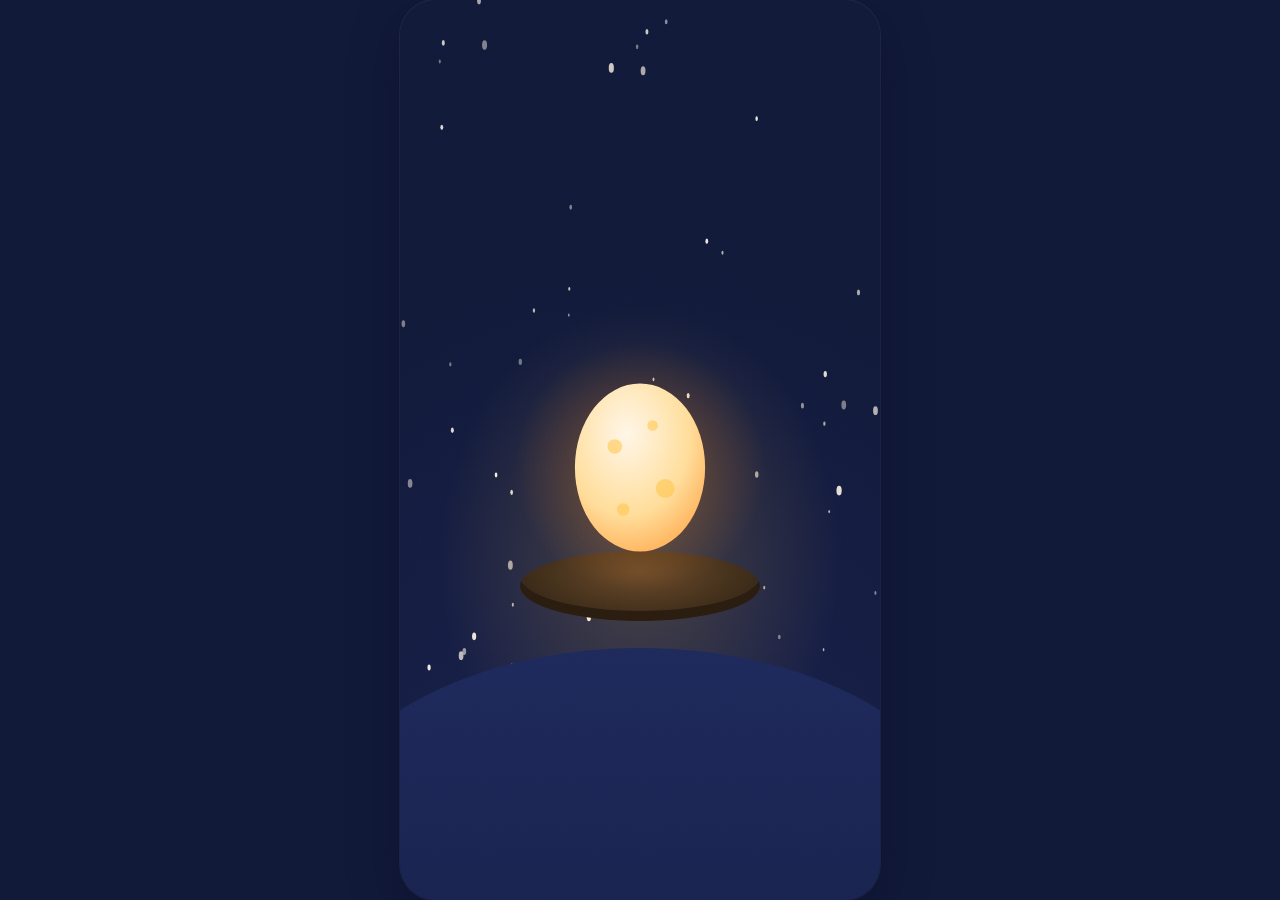
==== commit 9ca25c4e: "Сборка сайта «Искорка» v2: плашка сезона не перехватывает касания" ====
--- a/index.html
+++ b/index.html
@@ -13,11 +13,11 @@
     <link rel="icon" href="./icons/favicon.svg" type="image/svg+xml" />
     <link rel="apple-touch-icon" href="./icons/icon-192.png" />
     <title>Искорка: сказки, где ты — герой</title>
-    <script type="module" crossorigin src="./assets/main-BiecHFd7.js"></script>
+    <script type="module" crossorigin src="./assets/main-BCNuItzG.js"></script>
     <link rel="modulepreload" crossorigin href="./assets/proxy-B7RDm8f4.js">
     <link rel="modulepreload" crossorigin href="./assets/global-B2wvIg0E.js">
     <link rel="stylesheet" crossorigin href="./assets/global-CD0lmkby.css">
-    <link rel="stylesheet" crossorigin href="./assets/main-CqI-gQwx.css">
+    <link rel="stylesheet" crossorigin href="./assets/main-D4CiBl8d.css">
   <link rel="manifest" href="./manifest.webmanifest"></head>
   <body>
     <div id="root"></div>
--- a/assets/main-D4CiBl8d.css
+++ b/assets/main-D4CiBl8d.css
@@ -0,0 +1 @@
+.splash{background:radial-gradient(120% 80% at 50% 110%,#2a3675 0%,#171f48 45%,#121a3a 100%);justify-content:flex-end;align-items:center}.splash__sky{pointer-events:none;background:radial-gradient(60% 40% at 50% 62%,#ffc23d38 0%,#ff8a1f00 70%);position:absolute;top:0;bottom:0;left:0;right:0}.splash__hill{background:linear-gradient(#1e2a5c 0%,#171f48 100%);border-radius:50% 50% 0 0;height:46%;position:absolute;bottom:-18%;left:-20%;right:-20%}.splash__nest{background:radial-gradient(at 50% 30%,#6b4a2a 0%,#3a2a18 70%,#0000 71%);border-radius:50%;width:240px;height:70px;position:absolute;bottom:31%;left:50%;transform:translate(-50%);box-shadow:inset 0 -10px #2a1d10}.splash__center{z-index:2;flex-direction:column;align-items:center;display:flex;position:absolute;bottom:34%;left:50%;transform:translate(-50%)}.splash__egg{cursor:pointer;flex-direction:column;align-items:center;display:flex}.splash__hint{color:var(--gold-300);text-shadow:0 2px 12px #00000080;margin-top:-6px;font-size:20px;font-weight:800}.splash__logo{top:calc(44px + var(--safe-top));z-index:3;justify-content:center;display:flex;position:absolute;left:0;right:0}.splash__actions{z-index:3;padding-bottom:calc(36px + var(--safe-bottom));position:absolute;bottom:0;left:0;right:0}.burst{pointer-events:none;position:absolute;top:50%;left:50%}.burst__p{background:var(--gold-300);width:10px;height:10px;box-shadow:0 0 12px var(--gold-400);border-radius:50%;margin:-5px;position:absolute}@media (max-height:640px){.splash__center{bottom:30%}.splash__logo{top:calc(16px + var(--safe-top))}}.brand{background:var(--night-900);max-width:1100px;height:100%;margin:0 auto;padding:0 16px 60px}.brand__hero{border-radius:var(--radius-xl);background:radial-gradient(120% 90% at 80% 10%, #2a3675 0%, var(--night-800) 50%, var(--night-900) 100%);margin:16px 0 24px;padding:28px 24px;position:relative;overflow:hidden}.brand__hero-row{flex-wrap:wrap;align-items:center;gap:16px 32px;margin-top:16px;display:flex}.brand__hero-isk{flex:none}.brand__hero-text{flex:280px}.brand__hero h1{margin-bottom:10px;font-size:40px}.brand__hero p{opacity:.9;max-width:560px;margin-bottom:10px;font-size:18px}.brand__phrases{color:var(--gold-400);font-weight:800}.brand__section{margin:36px 0}.brand__section h2{color:var(--gold-300);margin-bottom:16px;font-size:28px}.brand__variants{grid-template-columns:repeat(auto-fit,minmax(260px,1fr));gap:16px;display:grid}.brand__variant{border-radius:var(--radius-l);background:var(--night-800);text-align:center;padding:20px}.brand__variant--chosen{box-shadow:inset 0 0 0 3px var(--gold-400), var(--glow-fire)}.brand__variant h3{margin:8px 0;font-size:20px}.brand__variant p{opacity:.85;text-align:left;font-size:15px}.brand__grid{grid-template-columns:repeat(auto-fill,minmax(150px,1fr));gap:12px;display:grid}.brand__cell{border-radius:var(--radius-m);background:var(--night-800);text-align:center;flex-direction:column;align-items:center;gap:6px;padding:16px 8px;display:flex}.brand__cell h3{margin-top:4px;font-size:17px}.brand__cell p{opacity:.75;font-size:13px}.brand__stage-switch{flex-wrap:wrap;gap:10px;margin-top:16px;display:flex}.brand__marks{flex-wrap:wrap;align-items:stretch;gap:12px;display:flex}.brand__marks .brand__cell{justify-content:center;min-width:120px}.brand__palette{grid-template-columns:repeat(auto-fill,minmax(120px,1fr));gap:10px;display:grid}.brand__swatch{flex-direction:column;gap:2px;font-size:13px;display:flex}.brand__swatch-color{border-radius:14px;height:64px;margin-bottom:6px;box-shadow:inset 0 0 0 1px #fff6e826}.brand__swatch em{opacity:.7;font-style:normal}.brand__type{border-radius:var(--radius-l);background:var(--night-800);gap:12px;padding:20px;display:grid}.brand__type-h1{font-family:var(--font-head);font-size:34px;font-weight:900}.brand__type-h2{font-size:22px;font-weight:800}.brand__type-body{opacity:.9;font-size:17px;font-weight:600}.brand__buttons{flex-wrap:wrap;align-items:center;gap:12px;margin-top:16px;display:flex}.onb{background:radial-gradient(120% 70% at 50% 0,#2a3675 0%,#171f48 45%,#121a3a 100%)}.onb__dots{justify-content:center;gap:8px;padding:18px 0 6px;display:flex}.onb__dots span{width:10px;height:10px;transition:all var(--dur-med) var(--ease-out);background:#fff6e840;border-radius:50%}.onb__dots span.is-on{background:var(--gold-400);border-radius:6px;width:28px}.onb__slide{flex-direction:column;flex:1;justify-content:center;align-items:center;gap:14px;padding:8px 16px;display:flex;overflow-y:auto}.onb__input{text-align:center;width:min(320px,90%);height:64px;color:var(--ink-900);background:var(--milk-50);box-shadow:var(--shadow-soft);border:0;border-radius:999px;outline:none;padding:0 24px;font-size:24px;font-weight:800}.onb__input:focus{box-shadow:0 0 0 4px var(--gold-400), var(--shadow-soft)}.onb__input::placeholder{color:var(--ink-500);font-weight:600}.onb__label{opacity:.85;margin-top:6px;font-size:18px;font-weight:800}.onb__gender,.onb__ages{flex-wrap:wrap;justify-content:center;gap:10px;display:flex}.onb__age{width:56px;padding:0}.map{background:linear-gradient(#121a3a 0%,#1e2a5c 60%,#2a3675 100%)}.map__hello{padding-left:6px;font-size:20px;font-weight:700}.map__hello strong{color:var(--gold-400)}.map__parent{color:var(--milk-50);background:#fff6e81f;box-shadow:inset 0 0 0 2px #fff6e838}.map__canvas{flex:1;min-height:0;position:relative}.map__art{width:100%;height:100%;position:absolute;top:0;bottom:0;left:0;right:0}.place{min-width:112px;color:var(--milk-50);text-align:center;border-radius:24px;flex-direction:column;align-items:center;gap:2px;padding:10px;display:flex;position:absolute;transform:translate(-50%,-50%)}.place__icon{background:radial-gradient(circle at 50% 35%,#2f3d7d,#1e2a5c);border-radius:28px;place-items:center;width:84px;height:84px;display:grid;box-shadow:0 8px #00000040,inset 0 0 0 2px #fff6e824}.place--open .place__icon{box-shadow:0 8px 0 #aa460059, 0 0 0 3px var(--gold-400), var(--glow-fire);animation:2.4s ease-in-out infinite place-pulse}@keyframes place-pulse{0%,to{transform:scale(1)}50%{transform:scale(1.05)}}.place__title{text-shadow:0 2px 8px #00000080;max-width:132px;margin-top:6px;font-size:15px;font-weight:900;line-height:1.1}.place__soon{opacity:.85;background:#fff6e826;border-radius:999px;padding:2px 10px;font-size:13px;font-weight:800}.place__go{color:var(--ink-900);background:linear-gradient(180deg, var(--gold-300), var(--fire-500));border-radius:999px;padding:4px 14px;font-size:15px;font-weight:900}.place--locked{opacity:.75;filter:saturate(.6)}.map__nest{justify-content:center;align-items:flex-end;height:190px;display:flex;position:relative}.map__nest-ground{z-index:-1;background:#171f48;border-radius:50% 50% 0 0;height:70px;position:absolute;bottom:0;left:-10%;right:-10%}.map__nest .isk{margin-bottom:8px}.map__feathers{background:#121a3ab3;border-radius:999px;align-items:center;gap:2px;padding:8px 12px;display:flex;position:absolute;bottom:16px;left:12px;box-shadow:inset 0 0 0 1.5px #fff6e81f}.feather{color:#fff6e833;display:grid}.feather--on{color:var(--gold-400);filter:drop-shadow(0 0 6px #ffc23db3)}.map__feathers-n{color:var(--gold-300);margin-left:6px;font-size:18px;font-weight:900}.map__season{letter-spacing:.08em;text-transform:uppercase;color:var(--gold-300);opacity:.8;z-index:2;pointer-events:none;font-size:12px;font-weight:900;position:absolute;bottom:10px;left:12px}.map__school{width:calc(100% - 24px);max-width:420px;color:var(--milk-50);text-align:center;z-index:2;background:#121a3a99;border-radius:14px;padding:8px 12px;font-size:13px;font-weight:800;display:none;position:absolute;top:2px;left:50%;transform:translate(-50%);box-shadow:inset 0 0 0 1.5px #fff6e824}@media (min-height:700px){.map__school{display:block;top:6px}}.place__stage{letter-spacing:.06em;text-transform:uppercase;color:var(--gold-300);opacity:.85;margin-bottom:2px;font-size:11px;font-weight:900}.place{min-width:124px}.map__moon{color:var(--gold-300)}.map__moon.is-dim{opacity:.55}.map__kids{align-items:center;gap:6px;display:flex}.map__kid{min-height:40px;color:var(--milk-50);background:#fff6e81a;border-radius:999px;padding:0 14px;font-size:15px;font-weight:800;box-shadow:inset 0 0 0 1.5px #fff6e82e}.map__kid.is-on{background:var(--gold-400);color:var(--ink-900)}.map__kid--add{min-width:40px;padding:0;font-size:22px}.mg{touch-action:none;-webkit-user-select:none;user-select:none;font-family:var(--font-head);cursor:pointer;position:absolute;top:0;bottom:0;left:0;right:0;overflow:hidden}.mg__bg{pointer-events:none;width:100%;height:100%;display:block;position:absolute;top:0;bottom:0;left:0;right:0}.mg__top{left:0;right:0;top:calc(var(--safe-top) + 12px);pointer-events:none;z-index:6;flex-direction:column;align-items:center;gap:10px;display:flex;position:absolute}.mg__cells{box-shadow:inset 0 0 0 1.5px #fff6e824, var(--shadow-soft);-webkit-backdrop-filter:blur(8px);background:#121a3a9e;border-radius:999px;gap:8px;padding:7px 12px;display:flex}.mg__cell{width:38px;height:38px;transition:background var(--dur-med) var(--ease-out), box-shadow var(--dur-med) var(--ease-out);background:#fff6e81a;border-radius:50%;place-items:center;display:grid;box-shadow:inset 0 0 0 2px #fff6e838}.mg__cell-ico{opacity:.28;filter:grayscale();width:24px;height:24px;transition:opacity var(--dur-med), filter var(--dur-med), transform var(--dur-med) var(--ease-spring);place-items:center;display:grid;transform:scale(.85)}.mg__cell--on{background:radial-gradient(circle at 50% 35%, #ffe9a8, var(--gold-400) 70%);box-shadow:inset 0 0 0 2px #fff6e899, var(--glow-fire)}.mg__cell--on .mg__cell-ico{opacity:1;filter:none;transform:scale(1)}.mg__hint{color:var(--milk-50);box-shadow:inset 0 0 0 1.5px #fff6e824, var(--shadow-soft);-webkit-backdrop-filter:blur(8px);text-shadow:0 2px 8px #00000059;white-space:nowrap;background:#121a3a9e;border-radius:999px;padding:12px 22px;font-size:26px;font-weight:900;line-height:1}.mg__splash{z-index:9;pointer-events:none;place-items:center;padding:0 16px;display:grid;position:absolute;top:0;bottom:0;left:0;right:0}.mg__splash-card{text-align:center;max-width:100%;color:var(--milk-50);border-radius:var(--radius-xl);box-shadow:0 10px 0 #aa460066, var(--glow-fire-strong);text-shadow:0 3px #aa460073;background:linear-gradient(#ffc23df5,#ff8a1ff5);padding:22px 34px;font-size:clamp(30px,8.5vw,54px);font-weight:900;line-height:1.05;position:relative}.mg__sparkles{pointer-events:none;width:0;height:0;position:absolute;top:50%;left:50%}.mg__sparkle{border-radius:50%;width:12px;height:12px;position:absolute;top:-6px;left:-6px;box-shadow:0 0 12px #ffc23dcc}.ap{background:linear-gradient(#8fd0ff 0%,#c9e9ff 55%,#eaf6ff 100%)}.ap__apple{cursor:pointer;z-index:3;touch-action:none;will-change:transform;border-radius:50%;width:72px;height:72px;padding:0;display:block;position:absolute}.ap__apple-body{background:radial-gradient(circle at 36% 30%,#ff8a8a 0%,#e8552e 38%,#c02435 75%,#8e1a2a 100%);border-radius:50%;position:absolute;top:4px;bottom:4px;left:4px;right:4px;box-shadow:inset -6px -8px 14px #5a0a1459,0 10px 18px #28140a4d}.ap__apple-body:after{content:"";filter:blur(1px);background:#ffffff8c;border-radius:50%;width:22%;height:16%;position:absolute;top:14%;left:18%}.ap__apple-stem{background:linear-gradient(#6b4a26,#4a2f14);border-radius:3px;width:6px;height:16px;margin-left:-3px;position:absolute;top:0;left:50%}.ap__apple-leaf{background:linear-gradient(135deg,#7ad39a,#3fa06b);border-radius:0 12px;width:22px;height:12px;position:absolute;top:2px;left:54%;transform:rotate(-18deg)}.ap__apple--ground{animation:2.6s ease-in-out infinite ap-wiggle}@keyframes ap-wiggle{0%,to{filter:brightness()}50%{filter:brightness(1.12)}}.ap__tap-ring{pointer-events:none;z-index:4;border:4px solid #ffffffe6;border-radius:50%;width:96px;height:96px;margin:-48px 0 0 -48px;position:absolute}.ld{cursor:none;background:linear-gradient(#0d1330 0%,#070a1c 55%,#020309 100%)}.ld__lit{pointer-events:none;-webkit-mask-image:radial-gradient(circle at var(--lx) var(--ly), #000 0, #000 84px, #0000008c 118px, transparent 158px);-webkit-mask-image:radial-gradient(circle at var(--lx) var(--ly), #000 0, #000 84px, #0000008c 118px, transparent 158px);mask-image:radial-gradient(circle at var(--lx) var(--ly), #000 0, #000 84px, #0000008c 118px, transparent 158px);position:absolute;top:0;bottom:0;left:0;right:0}.ld__light{pointer-events:none;z-index:4;will-change:transform;width:0;height:0;position:absolute;top:0;left:0}.ld__disc{mix-blend-mode:screen;background:radial-gradient(circle,#ffdc8c80 0%,#ffbe5042 35%,#ffa03214 62%,#ff8c2800 72%);border-radius:50%;width:340px;height:340px;animation:2.6s ease-in-out infinite ld-breathe;position:absolute;top:-170px;left:-170px}@keyframes ld-breathe{0%,to{transform:scale(1)}50%{transform:scale(1.06)}}.ld__isk{pointer-events:none;position:absolute;top:-92px;left:-77px}.ld__fly{pointer-events:none;z-index:5;background:radial-gradient(circle,#fff6c8 0%,#ffd977 40%,#ffc23d00 72%);border-radius:50%;width:28px;height:28px;position:absolute;top:-14px;left:-14px;box-shadow:0 0 18px 6px #ffc23d99}.ld__firefly{transform-box:fill-box;transform-origin:50%;animation:1.4s ease-in-out infinite ld-twinkle}@keyframes ld-twinkle{0%,to{opacity:.55;transform:scale(.85)}50%{opacity:1;transform:scale(1.2)}}.ld__hedgehog{z-index:5;cursor:pointer;touch-action:none;place-items:center;width:150px;height:120px;padding:0;display:grid;position:absolute;bottom:9%;right:4%}.ld__hedgehog-spot{pointer-events:none;background:radial-gradient(circle,#ffd27866 0%,#ffb45024 45%,#ffa03c00 70%);border-radius:50%;position:absolute;top:-40px;bottom:-40px;left:-40px;right:-40px}.ld__arrow{text-align:center;z-index:5;pointer-events:none;filter:drop-shadow(0 0 12px #ffc23de6);width:150px;font-size:46px;line-height:1;position:absolute;bottom:calc(9% + 136px);right:4%}.ld__idle{pointer-events:none;z-index:5;width:0;height:0;position:absolute}.ld__idle-dot{background:radial-gradient(circle,#fff1c2 0%,#ffc23d 45%,#ffc23d00 72%);border-radius:50%;width:44px;height:44px;animation:1.1s ease-in-out infinite ld-pulse;position:absolute;top:-22px;left:-22px;box-shadow:0 0 24px 8px #ffc23d8c}@keyframes ld-pulse{0%,to{opacity:.6;transform:scale(.7)}50%{opacity:1;transform:scale(1.3)}}.tt{background:linear-gradient(#2a1408 0%,#1b0d05 60%,#0f0703 100%);flex-direction:column;display:flex}.tt__scene{width:100%;margin-top:calc(var(--safe-top) + 124px);aspect-ratio:360/162;z-index:1;flex:none;max-height:32%;position:relative}.tt__scene-svg{width:100%;height:100%;display:block;position:absolute;top:0;bottom:0;left:0;right:0;overflow:visible}.tt__bubble{text-align:center;max-width:54%;color:var(--ink-900);background:var(--milk-50);box-shadow:var(--shadow-soft);transform-origin:90% 100%;z-index:3;pointer-events:none;border-radius:22px;padding:10px 16px;font-size:20px;font-weight:900;line-height:1.15;position:absolute;top:0;right:27%}.tt__bubble:after{content:"";background:var(--milk-50);border-radius:4px;width:18px;height:18px;position:absolute;bottom:6px;right:-6px;transform:rotate(45deg)skew(10deg,10deg)}.tt__floor{min-height:0;padding:8px 14px calc(var(--safe-bottom) + 12px);z-index:2;flex-direction:column;flex:auto;gap:5px;display:flex;position:relative}.tt__board{min-height:64px;transition:box-shadow var(--dur-med) var(--ease-out), filter var(--dur-med);background:linear-gradient(#8a5630 0%,#6e4223 50%,#563117 100%);border-radius:14px;flex:1 1 0;position:relative;overflow:hidden;box-shadow:inset 0 2px #ffdcaa2e,inset 0 -3px #00000059,0 4px #00000059}.tt__board:before{content:"";opacity:.8;background:repeating-linear-gradient(#0000 0 9px,#00000014 9px 11px);position:absolute;top:0;bottom:0;left:0;right:0}.tt__board:after{content:"";background:radial-gradient(circle at 4px 4px,#3a2210 3px,#0000 3.5px) 0/8px 8px no-repeat,radial-gradient(circle at 4px 4px,#3a2210 3px,#0000 3.5px) 100%/8px 8px no-repeat;height:8px;margin-top:-4px;position:absolute;top:50%;left:12px;right:12px}.tt__board--go{box-shadow:inset 0 2px 0 #ffffff73, inset 0 -3px 0 #aa460059, 0 0 0 3px var(--gold-400), var(--glow-fire-strong);background:linear-gradient(#ffd977 0%,#ffb23d 55%,#e8893e 100%)}.tt__board--go:before{opacity:.35}.tt__board--done{filter:brightness(1.1)}.tt__board--creak{animation:.5s ease-in-out tt-shake}@keyframes tt-shake{0%,to{transform:translate(0)rotate(0)}20%{transform:translate(-7px)rotate(-.6deg)}40%{transform:translate(6px)rotate(.5deg)}60%{transform:translate(-4px)rotate(-.3deg)}80%{transform:translate(3px)}}.tt__print{pointer-events:none;width:54px;height:44px;margin:-22px 0 0 -27px;position:absolute;top:50%;left:50%}.tt__you{pointer-events:none;z-index:3;will-change:transform, top;background:radial-gradient(circle,#ffdc8c8c 0%,#ffbe5038 45%,#ffa03200 72%);border-radius:50%;place-items:center;width:84px;height:84px;margin-left:-42px;display:grid;position:absolute;left:50%}.tt__you-print{filter:drop-shadow(0 0 10px #ffc23de6);width:54px;height:44px}.tt__heart{pointer-events:none;z-index:4;filter:drop-shadow(0 0 8px #ff9bb3cc);font-size:28px;position:absolute}.parent{background:linear-gradient(#171f48 0%,#121a3a 100%)}.parent__back{color:var(--milk-50);background:#fff6e81f;box-shadow:inset 0 0 0 2px #fff6e838}.parent__crumb{letter-spacing:.02em;font-size:18px;font-weight:900}.gate{flex-direction:column;flex:1;justify-content:center;align-items:center;gap:12px;padding:16px;display:flex}.gate__lock{font-size:44px}.gate__task{color:var(--gold-300);margin:10px 0;font-size:40px;font-weight:900}.gate__options{grid-template-columns:repeat(2,1fr);gap:12px;width:min(320px,100%);display:grid}.gate__opt{min-height:64px;font-size:26px}.tabs{scrollbar-width:none;gap:6px;padding:12px 12px 4px;display:flex;overflow-x:auto}.tabs::-webkit-scrollbar{display:none}.tab{min-height:48px;color:var(--milk-50);transition:background var(--dur-fast);background:#fff6e814;border-radius:999px;flex:none;padding:0 14px;font-size:15px;font-weight:800}.tab.is-on{background:var(--gold-400);color:var(--ink-900)}.parent__body{min-height:0;padding:12px 12px calc(24px + var(--safe-bottom));flex:1}.parent__stack{gap:12px;display:grid}.parent__empty{text-align:center;flex-direction:column;align-items:center;gap:10px;display:flex}.card__h{margin-bottom:8px;font-size:20px}.card__p{color:var(--ink-700);margin-bottom:12px;font-size:16px;line-height:1.45}.card__fine{color:var(--ink-500);word-break:break-all;margin-top:12px;font-size:13px}.card__ok{color:var(--leaf-500);font-weight:700}.field{color:var(--ink-500);flex-direction:column;gap:6px;margin-bottom:12px;font-size:14px;font-weight:800;display:flex}.field input{border:2px solid var(--milk-200);height:52px;color:var(--ink-900);background:#fff;border-radius:14px;outline:none;padding:0 14px;font-size:18px;font-weight:800}.field input:focus{border-color:var(--fire-500)}.seg{flex-wrap:wrap;gap:6px;margin-bottom:10px;display:flex}.seg button{background:var(--milk-200);min-width:48px;min-height:48px;color:var(--ink-700);border-radius:14px;flex:1;padding:0 12px;font-size:16px;font-weight:800}.seg button.is-on{background:var(--fire-500);color:#fff}.switch{align-items:center;gap:12px;min-height:48px;font-size:17px;font-weight:700;display:flex}.switch input{-webkit-appearance:none;appearance:none;background:var(--milk-200);width:52px;height:30px;transition:background var(--dur-fast);border-radius:999px;flex:none;margin:0;position:relative}.switch input:after{content:"";width:24px;height:24px;transition:transform var(--dur-fast) var(--ease-out);background:#fff;border-radius:50%;position:absolute;top:3px;left:3px;box-shadow:0 2px 4px #0003}.switch input:checked{background:var(--leaf-500)}.switch input:checked:after{transform:translate(22px)}.row{width:100%;min-height:48px;color:var(--ink-900);border-radius:12px;justify-content:space-between;padding:8px 12px;font-size:16px;font-weight:700;display:flex}.row.is-on{background:var(--milk-100)}.row__meta{color:var(--ink-500);font-weight:600}.plans{grid-template-columns:repeat(3,1fr);gap:8px;margin-bottom:14px;display:grid}.plan{background:var(--milk-100);color:var(--ink-900);text-align:center;border:2px solid #0000;border-radius:18px;flex-direction:column;align-items:center;gap:2px;padding:18px 6px 12px;display:flex;position:relative}.plan.is-on{border-color:var(--fire-500);box-shadow:var(--glow-fire);background:#fff}.plan__best{text-transform:uppercase;letter-spacing:.06em;background:var(--berry-500);color:#fff;border-radius:999px;padding:3px 8px;font-size:11px;font-weight:900;position:absolute;top:-10px}.plan__title{color:var(--ink-500);font-size:14px;font-weight:800}.plan__price{font-size:20px;font-weight:900}.plan__per{color:var(--ink-500);font-size:12px}.plan__note{color:var(--ink-500);margin-top:4px;font-size:11px}.report__h{text-transform:uppercase;letter-spacing:.06em;color:var(--ember-600);margin:14px 0 6px;font-size:14px;font-weight:900}.report__p{color:var(--ink-900);font-size:16px;line-height:1.45}.report__ul{color:var(--ink-900);margin:0;padding-left:20px;font-size:16px;line-height:1.45}.report__ul li{margin-bottom:6px}.report__card{width:100%;max-width:320px;box-shadow:var(--shadow-soft);border-radius:18px;margin:0 auto 14px;display:block}.report__card--empty{aspect-ratio:1080/1350;background:var(--milk-100);color:var(--ink-500);place-items:center;font-weight:700;display:grid}.rhythm__steps{gap:8px;margin-bottom:12px;display:grid}.rhythm__step{color:var(--ink-700);align-items:center;gap:10px;font-size:15px;display:flex}.rhythm__step small{color:var(--ink-500);font-size:13px;display:block}.rhythm__dot{background:var(--milk-200);border-radius:50%;flex:none;width:14px;height:14px}.rhythm__step.is-done .rhythm__dot{background:var(--fire-500);box-shadow:0 0 8px #ff8a1f99}.card .btn--ghost{color:var(--ink-900);background:var(--milk-200);box-shadow:inset 0 0 0 2px var(--milk-200), 0 4px 0 #783c0033}.plan{padding-top:20px}.plan__title{text-wrap:balance;align-items:flex-end;min-height:2.3em;line-height:1.15;display:flex}.plan.is-on .plan__title{color:var(--ember-600)}.sub-promises{background:var(--milk-100);color:var(--ink-900);border-radius:16px;flex-direction:column;gap:8px;margin:0 0 14px;padding:12px 14px;font-size:15px;font-weight:700;line-height:1.35;list-style:none;display:flex}.sub-promises li{align-items:flex-start;gap:8px;display:flex}.sub-promises__i{color:var(--leaf-500);flex:none;margin-top:2px}.sub-start.btn{width:100%;padding-left:16px;padding-right:16px;font-size:19px}.sub-fine{text-align:center;word-break:normal}.sub-rows{background:var(--milk-100);border-radius:16px;flex-direction:column;margin-bottom:12px;display:flex;overflow:hidden}.sub-row{justify-content:space-between;align-items:baseline;gap:12px;min-height:44px;padding:10px 14px;font-size:15px;display:flex}.sub-row+.sub-row{box-shadow:inset 0 1.5px #1b153012}.sub-row__k{color:var(--ink-500);flex:none;font-weight:700}.sub-row__v{text-align:right;color:var(--ink-900);font-weight:900}.sub-note{margin-bottom:14px}.card .sub-cancel.btn--ghost,.card .sub-return.btn--ghost{width:100%;color:var(--ink-900);background:#1b15300f;margin-top:10px;box-shadow:inset 0 0 0 2px #1b153033,0 3px #1b15301f}.card .sub-cancel.btn--ghost:active,.card .sub-return.btn--ghost:active{box-shadow:inset 0 0 0 2px #1b153033,0 1px #1b15301f}.sub-row__v--stack{flex-direction:column;align-items:flex-end;gap:2px;display:flex}.sub-row__v--stack small{color:var(--ink-500);font-size:13px;font-weight:700}.sub-rest{background:linear-gradient(#fff6e8 0%,#f6e7ff 100%)}.sub-rest__row{align-items:flex-start;gap:8px;display:flex}.sub-rest__isk{flex:none;margin:-6px -14px -10px -18px}.sub-rest__body{flex:1;min-width:0}.sub-rest__body .card__p{margin-bottom:6px}.sub-pause{margin:8px 0 0}.sub-pause button{white-space:nowrap;min-height:52px;box-shadow:inset 0 0 0 2px var(--milk-200);background:#fff;padding:0 6px;font-size:15px}.sub-pause button:active{background:var(--milk-100)}.paywall{z-index:40;color:var(--milk-50);padding-top:var(--safe-top);background:radial-gradient(120% 70% at 50% 0,#2a3675 0%,#171f48 45%,#121a3a 100%);flex-direction:column;display:flex;position:absolute;top:0;bottom:0;left:0;right:0}.paywall__page{z-index:2;min-height:0;padding:14px 16px calc(24px + var(--safe-bottom));flex-direction:column;flex:1;align-items:center;gap:12px;display:flex;position:relative}.paywall__isk{margin:0 0 -16px}.paywall__title{text-align:center;text-wrap:balance;padding:0 4px;font-size:25px}.paywall__lead{text-align:center;opacity:.9;text-wrap:pretty;max-width:420px;font-size:16px;line-height:1.45}.paywall__card{width:100%;max-width:440px;margin-top:4px;padding:20px 16px 16px}.paywall__card .plans{margin-top:6px}.paywall .paywall__later.btn--ghost{width:100%;max-width:440px;min-height:60px;margin-top:4px;font-size:20px}.paywall__fine{text-align:center;opacity:.65;padding:0 8px;font-size:13px;line-height:1.4}.paywall__done{text-align:center;flex-direction:column;flex:1;justify-content:center;align-items:center;gap:14px;display:flex}.paywall .paywall__btn{margin-top:8px}.tale{background:var(--night-900)}.tale__art{position:absolute;top:0;bottom:0;left:0;right:0}.tale__art svg.scene{width:100%;height:100%;position:absolute;top:0;bottom:0;left:0;right:0}.tale__top{top:var(--safe-top);position:absolute;left:0;right:0}.tale__iconbtn{color:var(--milk-50);-webkit-backdrop-filter:blur(6px);background:#121a3a8c;box-shadow:inset 0 0 0 1.5px #fff6e833}.tale__progress{background:#121a3a8c;border-radius:999px;gap:4px;padding:6px 10px;display:flex}.tale__progress span{background:#fff6e840;border-radius:50%;width:8px;height:8px}.tale__progress span.is-done{background:var(--gold-400)}.tale__progress span.is-on{background:var(--fire-500);box-shadow:0 0 8px var(--fire-500)}.tale__isk{z-index:4;cursor:pointer;position:absolute;bottom:150px;left:-6px}.tale__isk--tappable .isk__glow{animation-duration:1s}@media (min-height:760px){.tale__isk{bottom:170px}}.tale__game{z-index:6;position:absolute;top:0;bottom:0;left:0;right:0}.tale__panel{z-index:5;padding:0 12px calc(14px + var(--safe-bottom));pointer-events:none;flex-direction:column;justify-content:flex-end;gap:10px;min-height:200px;display:flex;position:absolute;bottom:0;left:0;right:0}.tale__panel>*{pointer-events:auto}.tale__panel .bubble{min-height:72px;margin-left:104px}@media (min-width:480px){.tale__panel .bubble{margin-left:128px}}.choices{flex-wrap:wrap;justify-content:center;gap:10px;display:flex}.choice{background:var(--milk-50);max-width:220px;min-height:96px;color:var(--ink-900);box-shadow:0 6px 0 #783c004d, var(--shadow-soft);text-align:center;border-radius:24px;flex-direction:column;flex:140px;justify-content:center;align-items:center;gap:4px;padding:12px 10px;font-size:17px;font-weight:900;line-height:1.15;display:flex}.choice__icon{font-size:40px;line-height:1}.hint-row{justify-content:center;gap:10px;display:flex}.hint{color:var(--gold-300);text-shadow:0 2px 10px #0009;padding:10px 18px;font-size:22px;font-weight:900;animation:1.2s ease-in-out infinite hint-pulse}@keyframes hint-pulse{0%,to{transform:scale(1)}50%{transform:scale(1.06)}}.tale__end{z-index:7;-webkit-backdrop-filter:blur(6px);background:#121a3a8c;justify-content:center;align-items:center;padding:20px;display:flex;position:absolute;top:0;bottom:0;left:0;right:0}.tale__endcard{text-align:center;flex-direction:column;align-items:center;gap:10px;width:min(380px,100%);display:flex}.tale__endcard h2{font-size:24px}.tale__endcard p{color:var(--ink-700);font-size:17px}.tale__endisk{margin-top:-70px}.tale__endbtns{flex-direction:column;gap:10px;width:100%;margin-top:8px;display:flex}.giftfx{z-index:6;pointer-events:none;position:absolute;bottom:300px;left:80px}.giftfx__feather{filter:drop-shadow(0 0 16px #ffc23de6)}.giftfx__spark{background:var(--gold-300);width:8px;height:8px;box-shadow:0 0 10px var(--gold-400);border-radius:50%;position:absolute;top:40px;left:28px}@keyframes sway{0%,to{transform:rotate(-2deg)}50%{transform:rotate(2deg)}}@keyframes fly{0%{transform:translateY(40px)}to{transform:translate(520px,-120px)}}@keyframes flap{0%,to{transform:scaleY(1)}50%{transform:scaleY(.4)}}@keyframes flicker{0%,to{opacity:1;transform:scaleY(1)scaleX(1)}50%{opacity:.85;transform:scaleY(1.15)scaleX(.92)}}@keyframes wave{0%{transform:translate(0)}to{transform:translate(-60px)}}@keyframes float{0%,to{transform:translateY(0)}50%{transform:translateY(-8px)}}@keyframes drift{0%{transform:translate(0)}to{transform:translate(40px)}}@keyframes butterfly{0%{transform:translate(0)rotate(0)}25%{transform:translate(30px,-20px)rotate(10deg)}50%{transform:translate(60px)rotate(-6deg)}75%{transform:translate(30px,16px)rotate(6deg)}to{transform:translate(0)rotate(0)}}@keyframes breathe{0%,to{transform:scale(1)}50%{transform:scale(1.03)}}@keyframes hut-step{0%,to{transform:translateY(0)rotate(0)}50%{transform:translateY(-6px)rotate(1deg)}}@keyframes zz{0%{opacity:0;transform:translate(0)scale(.6)}30%{opacity:1}to{opacity:0;transform:translate(16px,-40px)scale(1.2)}}.sc-sway{transform-box:fill-box;transform-origin:50% 100%;animation:4s ease-in-out infinite sway}.sc-fly{animation:14s linear infinite fly}.sc-flap{transform-box:fill-box;transform-origin:50%;animation:.5s ease-in-out infinite flap}.sc-flicker{transform-box:fill-box;transform-origin:50% 100%;animation:.6s ease-in-out infinite flicker}.sc-wave{animation:3s linear infinite wave}.sc-float{animation:3s ease-in-out infinite float}.sc-drift{animation:20s ease-in-out infinite alternate drift}.sc-butterfly{animation:6s ease-in-out infinite butterfly}.sc-breathe{transform-box:fill-box;transform-origin:50% 100%;animation:3s ease-in-out infinite breathe}.sc-hut{transform-box:fill-box;transform-origin:50% 100%;animation:5s ease-in-out infinite hut-step}.sc-zz{transform-box:fill-box;animation:2.4s ease-out infinite zz}.sc-zz:nth-child(2){animation-delay:.8s}.sc-zz:nth-child(3){animation-delay:1.6s}.tale__endcard .btn--ghost{color:var(--ink-900);background:var(--milk-200);box-shadow:inset 0 0 0 2px var(--milk-200), 0 4px 0 #783c0033}@media (min-width:600px) and (min-height:700px){.tale__isk{transform-origin:0 100%}.tale__isk .isk{width:210px;height:172px}}.tale__parentlink{color:var(--ink-500);text-underline-offset:3px;min-height:44px;font-size:15px;font-weight:800;text-decoration:underline}.tale__gate{width:100%}.tale__gate-q{color:var(--ember-600);margin:6px 0 10px;font-size:30px;font-weight:900}.tale__gate-opts{grid-template-columns:1fr 1fr;gap:8px;display:grid}.tale__gate-opts .btn--ghost{color:var(--ink-900);background:var(--milk-200);box-shadow:inset 0 0 0 2px var(--milk-200);font-size:22px}.tale__gate-note{color:var(--ink-500);margin-top:10px;font-size:13px}.tale__gifts{text-align:left;gap:8px;width:100%;display:grid}.tale__gift{background:var(--milk-100);border-radius:16px;align-items:center;gap:10px;padding:10px 12px;font-size:15px;line-height:1.3;display:flex}.tale__gift-emoji{font-size:28px}.tale__gift b{color:var(--ember-600)}.tale__helper{object-fit:contain;z-index:4;filter:drop-shadow(0 6px 10px #00000059);pointer-events:none;width:84px;height:84px;position:absolute;bottom:236px;left:118px}
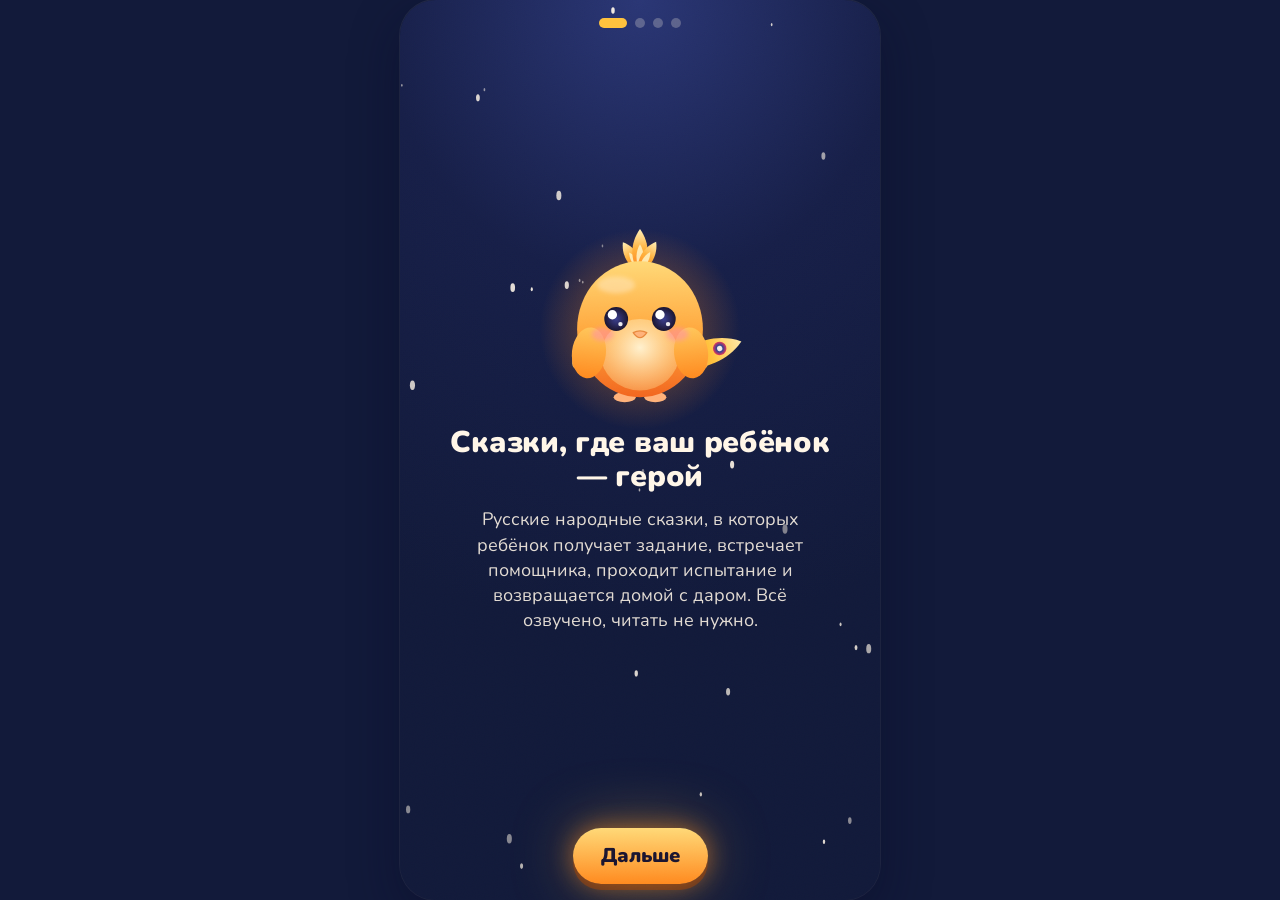
==== commit 54665c8a: "Онбординг при первом входе, вылупление после согласия" ====
--- a/index.html
+++ b/index.html
@@ -13,11 +13,11 @@
     <link rel="icon" href="./icons/favicon.svg" type="image/svg+xml" />
     <link rel="apple-touch-icon" href="./icons/icon-192.png" />
     <title>Искорка: сказки, где ты — герой</title>
-    <script type="module" crossorigin src="./assets/main-BCNuItzG.js"></script>
+    <script type="module" crossorigin src="./assets/main-CUsbDJzU.js"></script>
     <link rel="modulepreload" crossorigin href="./assets/proxy-B7RDm8f4.js">
     <link rel="modulepreload" crossorigin href="./assets/global-B2wvIg0E.js">
     <link rel="stylesheet" crossorigin href="./assets/global-CD0lmkby.css">
-    <link rel="stylesheet" crossorigin href="./assets/main-D4CiBl8d.css">
+    <link rel="stylesheet" crossorigin href="./assets/main-CoDcSm5B.css">
   <link rel="manifest" href="./manifest.webmanifest"></head>
   <body>
     <div id="root"></div>
--- a/assets/main-CoDcSm5B.css
+++ b/assets/main-CoDcSm5B.css
@@ -0,0 +1 @@
+.splash{background:radial-gradient(120% 80% at 50% 110%,#2a3675 0%,#171f48 45%,#121a3a 100%);justify-content:flex-end;align-items:center}.splash__sky{pointer-events:none;background:radial-gradient(60% 40% at 50% 62%,#ffc23d38 0%,#ff8a1f00 70%);position:absolute;top:0;bottom:0;left:0;right:0}.splash__hill{background:linear-gradient(#1e2a5c 0%,#171f48 100%);border-radius:50% 50% 0 0;height:46%;position:absolute;bottom:-18%;left:-20%;right:-20%}.splash__nest{background:radial-gradient(at 50% 30%,#6b4a2a 0%,#3a2a18 70%,#0000 71%);border-radius:50%;width:240px;height:70px;position:absolute;bottom:31%;left:50%;transform:translate(-50%);box-shadow:inset 0 -10px #2a1d10}.splash__center{z-index:2;flex-direction:column;align-items:center;display:flex;position:absolute;bottom:34%;left:50%;transform:translate(-50%)}.splash__egg{cursor:pointer;flex-direction:column;align-items:center;display:flex}.splash__hint{color:var(--gold-300);text-shadow:0 2px 12px #00000080;margin-top:-6px;font-size:20px;font-weight:800}.splash__logo{top:calc(44px + var(--safe-top));z-index:3;pointer-events:none;flex-direction:column;justify-content:center;align-items:center;display:flex;position:absolute;left:0;right:0}.splash__actions{z-index:3;padding-bottom:calc(36px + var(--safe-bottom));position:absolute;bottom:0;left:0;right:0}.burst{pointer-events:none;position:absolute;top:50%;left:50%}.burst__p{background:var(--gold-300);width:10px;height:10px;box-shadow:0 0 12px var(--gold-400);border-radius:50%;margin:-5px;position:absolute}@media (max-height:640px){.splash__center{bottom:30%}.splash__logo{top:calc(16px + var(--safe-top))}}.splash__greeting{color:var(--milk-50);text-align:center;text-shadow:0 2px 12px #00000059;margin:10px 0 0;font-size:20px;font-weight:900}.brand{background:var(--night-900);max-width:1100px;height:100%;margin:0 auto;padding:0 16px 60px}.brand__hero{border-radius:var(--radius-xl);background:radial-gradient(120% 90% at 80% 10%, #2a3675 0%, var(--night-800) 50%, var(--night-900) 100%);margin:16px 0 24px;padding:28px 24px;position:relative;overflow:hidden}.brand__hero-row{flex-wrap:wrap;align-items:center;gap:16px 32px;margin-top:16px;display:flex}.brand__hero-isk{flex:none}.brand__hero-text{flex:280px}.brand__hero h1{margin-bottom:10px;font-size:40px}.brand__hero p{opacity:.9;max-width:560px;margin-bottom:10px;font-size:18px}.brand__phrases{color:var(--gold-400);font-weight:800}.brand__section{margin:36px 0}.brand__section h2{color:var(--gold-300);margin-bottom:16px;font-size:28px}.brand__variants{grid-template-columns:repeat(auto-fit,minmax(260px,1fr));gap:16px;display:grid}.brand__variant{border-radius:var(--radius-l);background:var(--night-800);text-align:center;padding:20px}.brand__variant--chosen{box-shadow:inset 0 0 0 3px var(--gold-400), var(--glow-fire)}.brand__variant h3{margin:8px 0;font-size:20px}.brand__variant p{opacity:.85;text-align:left;font-size:15px}.brand__grid{grid-template-columns:repeat(auto-fill,minmax(150px,1fr));gap:12px;display:grid}.brand__cell{border-radius:var(--radius-m);background:var(--night-800);text-align:center;flex-direction:column;align-items:center;gap:6px;padding:16px 8px;display:flex}.brand__cell h3{margin-top:4px;font-size:17px}.brand__cell p{opacity:.75;font-size:13px}.brand__stage-switch{flex-wrap:wrap;gap:10px;margin-top:16px;display:flex}.brand__marks{flex-wrap:wrap;align-items:stretch;gap:12px;display:flex}.brand__marks .brand__cell{justify-content:center;min-width:120px}.brand__palette{grid-template-columns:repeat(auto-fill,minmax(120px,1fr));gap:10px;display:grid}.brand__swatch{flex-direction:column;gap:2px;font-size:13px;display:flex}.brand__swatch-color{border-radius:14px;height:64px;margin-bottom:6px;box-shadow:inset 0 0 0 1px #fff6e826}.brand__swatch em{opacity:.7;font-style:normal}.brand__type{border-radius:var(--radius-l);background:var(--night-800);gap:12px;padding:20px;display:grid}.brand__type-h1{font-family:var(--font-head);font-size:34px;font-weight:900}.brand__type-h2{font-size:22px;font-weight:800}.brand__type-body{opacity:.9;font-size:17px;font-weight:600}.brand__buttons{flex-wrap:wrap;align-items:center;gap:12px;margin-top:16px;display:flex}.onb{background:radial-gradient(120% 70% at 50% 0,#2a3675 0%,#171f48 45%,#121a3a 100%)}.onb__dots{justify-content:center;gap:8px;padding:18px 0 6px;display:flex}.onb__dots span{width:10px;height:10px;transition:all var(--dur-med) var(--ease-out);background:#fff6e840;border-radius:50%}.onb__dots span.is-on{background:var(--gold-400);border-radius:6px;width:28px}.onb__slide{flex-direction:column;flex:1;justify-content:center;align-items:center;gap:14px;padding:8px 16px;display:flex;overflow-y:auto}.onb__input{text-align:center;width:min(320px,90%);height:64px;color:var(--ink-900);background:var(--milk-50);box-shadow:var(--shadow-soft);border:0;border-radius:999px;outline:none;padding:0 24px;font-size:24px;font-weight:800}.onb__input:focus{box-shadow:0 0 0 4px var(--gold-400), var(--shadow-soft)}.onb__input::placeholder{color:var(--ink-500);font-weight:600}.onb__label{opacity:.85;margin-top:6px;font-size:18px;font-weight:800}.onb__gender,.onb__ages{flex-wrap:wrap;justify-content:center;gap:10px;display:flex}.onb__age{width:56px;padding:0}.map{background:linear-gradient(#121a3a 0%,#1e2a5c 60%,#2a3675 100%)}.map__hello{padding-left:6px;font-size:20px;font-weight:700}.map__hello strong{color:var(--gold-400)}.map__parent{color:var(--milk-50);background:#fff6e81f;box-shadow:inset 0 0 0 2px #fff6e838}.map__canvas{flex:1;min-height:0;position:relative}.map__art{width:100%;height:100%;position:absolute;top:0;bottom:0;left:0;right:0}.place{min-width:112px;color:var(--milk-50);text-align:center;border-radius:24px;flex-direction:column;align-items:center;gap:2px;padding:10px;display:flex;position:absolute;transform:translate(-50%,-50%)}.place__icon{background:radial-gradient(circle at 50% 35%,#2f3d7d,#1e2a5c);border-radius:28px;place-items:center;width:84px;height:84px;display:grid;box-shadow:0 8px #00000040,inset 0 0 0 2px #fff6e824}.place--open .place__icon{box-shadow:0 8px 0 #aa460059, 0 0 0 3px var(--gold-400), var(--glow-fire);animation:2.4s ease-in-out infinite place-pulse}@keyframes place-pulse{0%,to{transform:scale(1)}50%{transform:scale(1.05)}}.place__title{text-shadow:0 2px 8px #00000080;max-width:132px;margin-top:6px;font-size:15px;font-weight:900;line-height:1.1}.place__soon{opacity:.85;background:#fff6e826;border-radius:999px;padding:2px 10px;font-size:13px;font-weight:800}.place__go{color:var(--ink-900);background:linear-gradient(180deg, var(--gold-300), var(--fire-500));border-radius:999px;padding:4px 14px;font-size:15px;font-weight:900}.place--locked{opacity:.75;filter:saturate(.6)}.map__nest{justify-content:center;align-items:flex-end;height:190px;display:flex;position:relative}.map__nest-ground{z-index:-1;background:#171f48;border-radius:50% 50% 0 0;height:70px;position:absolute;bottom:0;left:-10%;right:-10%}.map__nest .isk{margin-bottom:8px}.map__feathers{background:#121a3ab3;border-radius:999px;align-items:center;gap:2px;padding:8px 12px;display:flex;position:absolute;bottom:16px;left:12px;box-shadow:inset 0 0 0 1.5px #fff6e81f}.feather{color:#fff6e833;display:grid}.feather--on{color:var(--gold-400);filter:drop-shadow(0 0 6px #ffc23db3)}.map__feathers-n{color:var(--gold-300);margin-left:6px;font-size:18px;font-weight:900}.map__season{letter-spacing:.08em;text-transform:uppercase;color:var(--gold-300);opacity:.8;z-index:2;pointer-events:none;font-size:12px;font-weight:900;position:absolute;bottom:10px;left:12px}.map__school{width:calc(100% - 24px);max-width:420px;color:var(--milk-50);text-align:center;z-index:2;background:#121a3a99;border-radius:14px;padding:8px 12px;font-size:13px;font-weight:800;display:none;position:absolute;top:2px;left:50%;transform:translate(-50%);box-shadow:inset 0 0 0 1.5px #fff6e824}@media (min-height:700px){.map__school{display:block;top:6px}}.place__stage{letter-spacing:.06em;text-transform:uppercase;color:var(--gold-300);opacity:.85;margin-bottom:2px;font-size:11px;font-weight:900}.place{min-width:124px}.map__moon{color:var(--gold-300)}.map__moon.is-dim{opacity:.55}.map__kids{align-items:center;gap:6px;display:flex}.map__kid{min-height:40px;color:var(--milk-50);background:#fff6e81a;border-radius:999px;padding:0 14px;font-size:15px;font-weight:800;box-shadow:inset 0 0 0 1.5px #fff6e82e}.map__kid.is-on{background:var(--gold-400);color:var(--ink-900)}.map__kid--add{min-width:40px;padding:0;font-size:22px}.mg{touch-action:none;-webkit-user-select:none;user-select:none;font-family:var(--font-head);cursor:pointer;position:absolute;top:0;bottom:0;left:0;right:0;overflow:hidden}.mg__bg{pointer-events:none;width:100%;height:100%;display:block;position:absolute;top:0;bottom:0;left:0;right:0}.mg__top{left:0;right:0;top:calc(var(--safe-top) + 12px);pointer-events:none;z-index:6;flex-direction:column;align-items:center;gap:10px;display:flex;position:absolute}.mg__cells{box-shadow:inset 0 0 0 1.5px #fff6e824, var(--shadow-soft);-webkit-backdrop-filter:blur(8px);background:#121a3a9e;border-radius:999px;gap:8px;padding:7px 12px;display:flex}.mg__cell{width:38px;height:38px;transition:background var(--dur-med) var(--ease-out), box-shadow var(--dur-med) var(--ease-out);background:#fff6e81a;border-radius:50%;place-items:center;display:grid;box-shadow:inset 0 0 0 2px #fff6e838}.mg__cell-ico{opacity:.28;filter:grayscale();width:24px;height:24px;transition:opacity var(--dur-med), filter var(--dur-med), transform var(--dur-med) var(--ease-spring);place-items:center;display:grid;transform:scale(.85)}.mg__cell--on{background:radial-gradient(circle at 50% 35%, #ffe9a8, var(--gold-400) 70%);box-shadow:inset 0 0 0 2px #fff6e899, var(--glow-fire)}.mg__cell--on .mg__cell-ico{opacity:1;filter:none;transform:scale(1)}.mg__hint{color:var(--milk-50);box-shadow:inset 0 0 0 1.5px #fff6e824, var(--shadow-soft);-webkit-backdrop-filter:blur(8px);text-shadow:0 2px 8px #00000059;white-space:nowrap;background:#121a3a9e;border-radius:999px;padding:12px 22px;font-size:26px;font-weight:900;line-height:1}.mg__splash{z-index:9;pointer-events:none;place-items:center;padding:0 16px;display:grid;position:absolute;top:0;bottom:0;left:0;right:0}.mg__splash-card{text-align:center;max-width:100%;color:var(--milk-50);border-radius:var(--radius-xl);box-shadow:0 10px 0 #aa460066, var(--glow-fire-strong);text-shadow:0 3px #aa460073;background:linear-gradient(#ffc23df5,#ff8a1ff5);padding:22px 34px;font-size:clamp(30px,8.5vw,54px);font-weight:900;line-height:1.05;position:relative}.mg__sparkles{pointer-events:none;width:0;height:0;position:absolute;top:50%;left:50%}.mg__sparkle{border-radius:50%;width:12px;height:12px;position:absolute;top:-6px;left:-6px;box-shadow:0 0 12px #ffc23dcc}.ap{background:linear-gradient(#8fd0ff 0%,#c9e9ff 55%,#eaf6ff 100%)}.ap__apple{cursor:pointer;z-index:3;touch-action:none;will-change:transform;border-radius:50%;width:72px;height:72px;padding:0;display:block;position:absolute}.ap__apple-body{background:radial-gradient(circle at 36% 30%,#ff8a8a 0%,#e8552e 38%,#c02435 75%,#8e1a2a 100%);border-radius:50%;position:absolute;top:4px;bottom:4px;left:4px;right:4px;box-shadow:inset -6px -8px 14px #5a0a1459,0 10px 18px #28140a4d}.ap__apple-body:after{content:"";filter:blur(1px);background:#ffffff8c;border-radius:50%;width:22%;height:16%;position:absolute;top:14%;left:18%}.ap__apple-stem{background:linear-gradient(#6b4a26,#4a2f14);border-radius:3px;width:6px;height:16px;margin-left:-3px;position:absolute;top:0;left:50%}.ap__apple-leaf{background:linear-gradient(135deg,#7ad39a,#3fa06b);border-radius:0 12px;width:22px;height:12px;position:absolute;top:2px;left:54%;transform:rotate(-18deg)}.ap__apple--ground{animation:2.6s ease-in-out infinite ap-wiggle}@keyframes ap-wiggle{0%,to{filter:brightness()}50%{filter:brightness(1.12)}}.ap__tap-ring{pointer-events:none;z-index:4;border:4px solid #ffffffe6;border-radius:50%;width:96px;height:96px;margin:-48px 0 0 -48px;position:absolute}.ld{cursor:none;background:linear-gradient(#0d1330 0%,#070a1c 55%,#020309 100%)}.ld__lit{pointer-events:none;-webkit-mask-image:radial-gradient(circle at var(--lx) var(--ly), #000 0, #000 84px, #0000008c 118px, transparent 158px);-webkit-mask-image:radial-gradient(circle at var(--lx) var(--ly), #000 0, #000 84px, #0000008c 118px, transparent 158px);mask-image:radial-gradient(circle at var(--lx) var(--ly), #000 0, #000 84px, #0000008c 118px, transparent 158px);position:absolute;top:0;bottom:0;left:0;right:0}.ld__light{pointer-events:none;z-index:4;will-change:transform;width:0;height:0;position:absolute;top:0;left:0}.ld__disc{mix-blend-mode:screen;background:radial-gradient(circle,#ffdc8c80 0%,#ffbe5042 35%,#ffa03214 62%,#ff8c2800 72%);border-radius:50%;width:340px;height:340px;animation:2.6s ease-in-out infinite ld-breathe;position:absolute;top:-170px;left:-170px}@keyframes ld-breathe{0%,to{transform:scale(1)}50%{transform:scale(1.06)}}.ld__isk{pointer-events:none;position:absolute;top:-92px;left:-77px}.ld__fly{pointer-events:none;z-index:5;background:radial-gradient(circle,#fff6c8 0%,#ffd977 40%,#ffc23d00 72%);border-radius:50%;width:28px;height:28px;position:absolute;top:-14px;left:-14px;box-shadow:0 0 18px 6px #ffc23d99}.ld__firefly{transform-box:fill-box;transform-origin:50%;animation:1.4s ease-in-out infinite ld-twinkle}@keyframes ld-twinkle{0%,to{opacity:.55;transform:scale(.85)}50%{opacity:1;transform:scale(1.2)}}.ld__hedgehog{z-index:5;cursor:pointer;touch-action:none;place-items:center;width:150px;height:120px;padding:0;display:grid;position:absolute;bottom:9%;right:4%}.ld__hedgehog-spot{pointer-events:none;background:radial-gradient(circle,#ffd27866 0%,#ffb45024 45%,#ffa03c00 70%);border-radius:50%;position:absolute;top:-40px;bottom:-40px;left:-40px;right:-40px}.ld__arrow{text-align:center;z-index:5;pointer-events:none;filter:drop-shadow(0 0 12px #ffc23de6);width:150px;font-size:46px;line-height:1;position:absolute;bottom:calc(9% + 136px);right:4%}.ld__idle{pointer-events:none;z-index:5;width:0;height:0;position:absolute}.ld__idle-dot{background:radial-gradient(circle,#fff1c2 0%,#ffc23d 45%,#ffc23d00 72%);border-radius:50%;width:44px;height:44px;animation:1.1s ease-in-out infinite ld-pulse;position:absolute;top:-22px;left:-22px;box-shadow:0 0 24px 8px #ffc23d8c}@keyframes ld-pulse{0%,to{opacity:.6;transform:scale(.7)}50%{opacity:1;transform:scale(1.3)}}.tt{background:linear-gradient(#2a1408 0%,#1b0d05 60%,#0f0703 100%);flex-direction:column;display:flex}.tt__scene{width:100%;margin-top:calc(var(--safe-top) + 124px);aspect-ratio:360/162;z-index:1;flex:none;max-height:32%;position:relative}.tt__scene-svg{width:100%;height:100%;display:block;position:absolute;top:0;bottom:0;left:0;right:0;overflow:visible}.tt__bubble{text-align:center;max-width:54%;color:var(--ink-900);background:var(--milk-50);box-shadow:var(--shadow-soft);transform-origin:90% 100%;z-index:3;pointer-events:none;border-radius:22px;padding:10px 16px;font-size:20px;font-weight:900;line-height:1.15;position:absolute;top:0;right:27%}.tt__bubble:after{content:"";background:var(--milk-50);border-radius:4px;width:18px;height:18px;position:absolute;bottom:6px;right:-6px;transform:rotate(45deg)skew(10deg,10deg)}.tt__floor{min-height:0;padding:8px 14px calc(var(--safe-bottom) + 12px);z-index:2;flex-direction:column;flex:auto;gap:5px;display:flex;position:relative}.tt__board{min-height:64px;transition:box-shadow var(--dur-med) var(--ease-out), filter var(--dur-med);background:linear-gradient(#8a5630 0%,#6e4223 50%,#563117 100%);border-radius:14px;flex:1 1 0;position:relative;overflow:hidden;box-shadow:inset 0 2px #ffdcaa2e,inset 0 -3px #00000059,0 4px #00000059}.tt__board:before{content:"";opacity:.8;background:repeating-linear-gradient(#0000 0 9px,#00000014 9px 11px);position:absolute;top:0;bottom:0;left:0;right:0}.tt__board:after{content:"";background:radial-gradient(circle at 4px 4px,#3a2210 3px,#0000 3.5px) 0/8px 8px no-repeat,radial-gradient(circle at 4px 4px,#3a2210 3px,#0000 3.5px) 100%/8px 8px no-repeat;height:8px;margin-top:-4px;position:absolute;top:50%;left:12px;right:12px}.tt__board--go{box-shadow:inset 0 2px 0 #ffffff73, inset 0 -3px 0 #aa460059, 0 0 0 3px var(--gold-400), var(--glow-fire-strong);background:linear-gradient(#ffd977 0%,#ffb23d 55%,#e8893e 100%)}.tt__board--go:before{opacity:.35}.tt__board--done{filter:brightness(1.1)}.tt__board--creak{animation:.5s ease-in-out tt-shake}@keyframes tt-shake{0%,to{transform:translate(0)rotate(0)}20%{transform:translate(-7px)rotate(-.6deg)}40%{transform:translate(6px)rotate(.5deg)}60%{transform:translate(-4px)rotate(-.3deg)}80%{transform:translate(3px)}}.tt__print{pointer-events:none;width:54px;height:44px;margin:-22px 0 0 -27px;position:absolute;top:50%;left:50%}.tt__you{pointer-events:none;z-index:3;will-change:transform, top;background:radial-gradient(circle,#ffdc8c8c 0%,#ffbe5038 45%,#ffa03200 72%);border-radius:50%;place-items:center;width:84px;height:84px;margin-left:-42px;display:grid;position:absolute;left:50%}.tt__you-print{filter:drop-shadow(0 0 10px #ffc23de6);width:54px;height:44px}.tt__heart{pointer-events:none;z-index:4;filter:drop-shadow(0 0 8px #ff9bb3cc);font-size:28px;position:absolute}.parent{background:linear-gradient(#171f48 0%,#121a3a 100%)}.parent__back{color:var(--milk-50);background:#fff6e81f;box-shadow:inset 0 0 0 2px #fff6e838}.parent__crumb{letter-spacing:.02em;font-size:18px;font-weight:900}.gate{flex-direction:column;flex:1;justify-content:center;align-items:center;gap:12px;padding:16px;display:flex}.gate__lock{font-size:44px}.gate__task{color:var(--gold-300);margin:10px 0;font-size:40px;font-weight:900}.gate__options{grid-template-columns:repeat(2,1fr);gap:12px;width:min(320px,100%);display:grid}.gate__opt{min-height:64px;font-size:26px}.tabs{scrollbar-width:none;gap:6px;padding:12px 12px 4px;display:flex;overflow-x:auto}.tabs::-webkit-scrollbar{display:none}.tab{min-height:48px;color:var(--milk-50);transition:background var(--dur-fast);background:#fff6e814;border-radius:999px;flex:none;padding:0 14px;font-size:15px;font-weight:800}.tab.is-on{background:var(--gold-400);color:var(--ink-900)}.parent__body{min-height:0;padding:12px 12px calc(24px + var(--safe-bottom));flex:1}.parent__stack{gap:12px;display:grid}.parent__empty{text-align:center;flex-direction:column;align-items:center;gap:10px;display:flex}.card__h{margin-bottom:8px;font-size:20px}.card__p{color:var(--ink-700);margin-bottom:12px;font-size:16px;line-height:1.45}.card__fine{color:var(--ink-500);word-break:break-all;margin-top:12px;font-size:13px}.card__ok{color:var(--leaf-500);font-weight:700}.field{color:var(--ink-500);flex-direction:column;gap:6px;margin-bottom:12px;font-size:14px;font-weight:800;display:flex}.field input{border:2px solid var(--milk-200);height:52px;color:var(--ink-900);background:#fff;border-radius:14px;outline:none;padding:0 14px;font-size:18px;font-weight:800}.field input:focus{border-color:var(--fire-500)}.seg{flex-wrap:wrap;gap:6px;margin-bottom:10px;display:flex}.seg button{background:var(--milk-200);min-width:48px;min-height:48px;color:var(--ink-700);border-radius:14px;flex:1;padding:0 12px;font-size:16px;font-weight:800}.seg button.is-on{background:var(--fire-500);color:#fff}.switch{align-items:center;gap:12px;min-height:48px;font-size:17px;font-weight:700;display:flex}.switch input{-webkit-appearance:none;appearance:none;background:var(--milk-200);width:52px;height:30px;transition:background var(--dur-fast);border-radius:999px;flex:none;margin:0;position:relative}.switch input:after{content:"";width:24px;height:24px;transition:transform var(--dur-fast) var(--ease-out);background:#fff;border-radius:50%;position:absolute;top:3px;left:3px;box-shadow:0 2px 4px #0003}.switch input:checked{background:var(--leaf-500)}.switch input:checked:after{transform:translate(22px)}.row{width:100%;min-height:48px;color:var(--ink-900);border-radius:12px;justify-content:space-between;padding:8px 12px;font-size:16px;font-weight:700;display:flex}.row.is-on{background:var(--milk-100)}.row__meta{color:var(--ink-500);font-weight:600}.plans{grid-template-columns:repeat(3,1fr);gap:8px;margin-bottom:14px;display:grid}.plan{background:var(--milk-100);color:var(--ink-900);text-align:center;border:2px solid #0000;border-radius:18px;flex-direction:column;align-items:center;gap:2px;padding:18px 6px 12px;display:flex;position:relative}.plan.is-on{border-color:var(--fire-500);box-shadow:var(--glow-fire);background:#fff}.plan__best{text-transform:uppercase;letter-spacing:.06em;background:var(--berry-500);color:#fff;border-radius:999px;padding:3px 8px;font-size:11px;font-weight:900;position:absolute;top:-10px}.plan__title{color:var(--ink-500);font-size:14px;font-weight:800}.plan__price{font-size:20px;font-weight:900}.plan__per{color:var(--ink-500);font-size:12px}.plan__note{color:var(--ink-500);margin-top:4px;font-size:11px}.report__h{text-transform:uppercase;letter-spacing:.06em;color:var(--ember-600);margin:14px 0 6px;font-size:14px;font-weight:900}.report__p{color:var(--ink-900);font-size:16px;line-height:1.45}.report__ul{color:var(--ink-900);margin:0;padding-left:20px;font-size:16px;line-height:1.45}.report__ul li{margin-bottom:6px}.report__card{width:100%;max-width:320px;box-shadow:var(--shadow-soft);border-radius:18px;margin:0 auto 14px;display:block}.report__card--empty{aspect-ratio:1080/1350;background:var(--milk-100);color:var(--ink-500);place-items:center;font-weight:700;display:grid}.rhythm__steps{gap:8px;margin-bottom:12px;display:grid}.rhythm__step{color:var(--ink-700);align-items:center;gap:10px;font-size:15px;display:flex}.rhythm__step small{color:var(--ink-500);font-size:13px;display:block}.rhythm__dot{background:var(--milk-200);border-radius:50%;flex:none;width:14px;height:14px}.rhythm__step.is-done .rhythm__dot{background:var(--fire-500);box-shadow:0 0 8px #ff8a1f99}.card .btn--ghost{color:var(--ink-900);background:var(--milk-200);box-shadow:inset 0 0 0 2px var(--milk-200), 0 4px 0 #783c0033}.plan{padding-top:20px}.plan__title{text-wrap:balance;align-items:flex-end;min-height:2.3em;line-height:1.15;display:flex}.plan.is-on .plan__title{color:var(--ember-600)}.sub-promises{background:var(--milk-100);color:var(--ink-900);border-radius:16px;flex-direction:column;gap:8px;margin:0 0 14px;padding:12px 14px;font-size:15px;font-weight:700;line-height:1.35;list-style:none;display:flex}.sub-promises li{align-items:flex-start;gap:8px;display:flex}.sub-promises__i{color:var(--leaf-500);flex:none;margin-top:2px}.sub-start.btn{width:100%;padding-left:16px;padding-right:16px;font-size:19px}.sub-fine{text-align:center;word-break:normal}.sub-rows{background:var(--milk-100);border-radius:16px;flex-direction:column;margin-bottom:12px;display:flex;overflow:hidden}.sub-row{justify-content:space-between;align-items:baseline;gap:12px;min-height:44px;padding:10px 14px;font-size:15px;display:flex}.sub-row+.sub-row{box-shadow:inset 0 1.5px #1b153012}.sub-row__k{color:var(--ink-500);flex:none;font-weight:700}.sub-row__v{text-align:right;color:var(--ink-900);font-weight:900}.sub-note{margin-bottom:14px}.card .sub-cancel.btn--ghost,.card .sub-return.btn--ghost{width:100%;color:var(--ink-900);background:#1b15300f;margin-top:10px;box-shadow:inset 0 0 0 2px #1b153033,0 3px #1b15301f}.card .sub-cancel.btn--ghost:active,.card .sub-return.btn--ghost:active{box-shadow:inset 0 0 0 2px #1b153033,0 1px #1b15301f}.sub-row__v--stack{flex-direction:column;align-items:flex-end;gap:2px;display:flex}.sub-row__v--stack small{color:var(--ink-500);font-size:13px;font-weight:700}.sub-rest{background:linear-gradient(#fff6e8 0%,#f6e7ff 100%)}.sub-rest__row{align-items:flex-start;gap:8px;display:flex}.sub-rest__isk{flex:none;margin:-6px -14px -10px -18px}.sub-rest__body{flex:1;min-width:0}.sub-rest__body .card__p{margin-bottom:6px}.sub-pause{margin:8px 0 0}.sub-pause button{white-space:nowrap;min-height:52px;box-shadow:inset 0 0 0 2px var(--milk-200);background:#fff;padding:0 6px;font-size:15px}.sub-pause button:active{background:var(--milk-100)}.paywall{z-index:40;color:var(--milk-50);padding-top:var(--safe-top);background:radial-gradient(120% 70% at 50% 0,#2a3675 0%,#171f48 45%,#121a3a 100%);flex-direction:column;display:flex;position:absolute;top:0;bottom:0;left:0;right:0}.paywall__page{z-index:2;min-height:0;padding:14px 16px calc(24px + var(--safe-bottom));flex-direction:column;flex:1;align-items:center;gap:12px;display:flex;position:relative}.paywall__isk{margin:0 0 -16px}.paywall__title{text-align:center;text-wrap:balance;padding:0 4px;font-size:25px}.paywall__lead{text-align:center;opacity:.9;text-wrap:pretty;max-width:420px;font-size:16px;line-height:1.45}.paywall__card{width:100%;max-width:440px;margin-top:4px;padding:20px 16px 16px}.paywall__card .plans{margin-top:6px}.paywall .paywall__later.btn--ghost{width:100%;max-width:440px;min-height:60px;margin-top:4px;font-size:20px}.paywall__fine{text-align:center;opacity:.65;padding:0 8px;font-size:13px;line-height:1.4}.paywall__done{text-align:center;flex-direction:column;flex:1;justify-content:center;align-items:center;gap:14px;display:flex}.paywall .paywall__btn{margin-top:8px}.tale{background:var(--night-900)}.tale__art{position:absolute;top:0;bottom:0;left:0;right:0}.tale__art svg.scene{width:100%;height:100%;position:absolute;top:0;bottom:0;left:0;right:0}.tale__top{top:var(--safe-top);position:absolute;left:0;right:0}.tale__iconbtn{color:var(--milk-50);-webkit-backdrop-filter:blur(6px);background:#121a3a8c;box-shadow:inset 0 0 0 1.5px #fff6e833}.tale__progress{background:#121a3a8c;border-radius:999px;gap:4px;padding:6px 10px;display:flex}.tale__progress span{background:#fff6e840;border-radius:50%;width:8px;height:8px}.tale__progress span.is-done{background:var(--gold-400)}.tale__progress span.is-on{background:var(--fire-500);box-shadow:0 0 8px var(--fire-500)}.tale__isk{z-index:4;cursor:pointer;position:absolute;bottom:150px;left:-6px}.tale__isk--tappable .isk__glow{animation-duration:1s}@media (min-height:760px){.tale__isk{bottom:170px}}.tale__game{z-index:6;position:absolute;top:0;bottom:0;left:0;right:0}.tale__panel{z-index:5;padding:0 12px calc(14px + var(--safe-bottom));pointer-events:none;flex-direction:column;justify-content:flex-end;gap:10px;min-height:200px;display:flex;position:absolute;bottom:0;left:0;right:0}.tale__panel>*{pointer-events:auto}.tale__panel .bubble{min-height:72px;margin-left:104px}@media (min-width:480px){.tale__panel .bubble{margin-left:128px}}.choices{flex-wrap:wrap;justify-content:center;gap:10px;display:flex}.choice{background:var(--milk-50);max-width:220px;min-height:96px;color:var(--ink-900);box-shadow:0 6px 0 #783c004d, var(--shadow-soft);text-align:center;border-radius:24px;flex-direction:column;flex:140px;justify-content:center;align-items:center;gap:4px;padding:12px 10px;font-size:17px;font-weight:900;line-height:1.15;display:flex}.choice__icon{font-size:40px;line-height:1}.hint-row{justify-content:center;gap:10px;display:flex}.hint{color:var(--gold-300);text-shadow:0 2px 10px #0009;padding:10px 18px;font-size:22px;font-weight:900;animation:1.2s ease-in-out infinite hint-pulse}@keyframes hint-pulse{0%,to{transform:scale(1)}50%{transform:scale(1.06)}}.tale__end{z-index:7;-webkit-backdrop-filter:blur(6px);background:#121a3a8c;justify-content:center;align-items:center;padding:20px;display:flex;position:absolute;top:0;bottom:0;left:0;right:0}.tale__endcard{text-align:center;flex-direction:column;align-items:center;gap:10px;width:min(380px,100%);display:flex}.tale__endcard h2{font-size:24px}.tale__endcard p{color:var(--ink-700);font-size:17px}.tale__endisk{margin-top:-70px}.tale__endbtns{flex-direction:column;gap:10px;width:100%;margin-top:8px;display:flex}.giftfx{z-index:6;pointer-events:none;position:absolute;bottom:300px;left:80px}.giftfx__feather{filter:drop-shadow(0 0 16px #ffc23de6)}.giftfx__spark{background:var(--gold-300);width:8px;height:8px;box-shadow:0 0 10px var(--gold-400);border-radius:50%;position:absolute;top:40px;left:28px}@keyframes sway{0%,to{transform:rotate(-2deg)}50%{transform:rotate(2deg)}}@keyframes fly{0%{transform:translateY(40px)}to{transform:translate(520px,-120px)}}@keyframes flap{0%,to{transform:scaleY(1)}50%{transform:scaleY(.4)}}@keyframes flicker{0%,to{opacity:1;transform:scaleY(1)scaleX(1)}50%{opacity:.85;transform:scaleY(1.15)scaleX(.92)}}@keyframes wave{0%{transform:translate(0)}to{transform:translate(-60px)}}@keyframes float{0%,to{transform:translateY(0)}50%{transform:translateY(-8px)}}@keyframes drift{0%{transform:translate(0)}to{transform:translate(40px)}}@keyframes butterfly{0%{transform:translate(0)rotate(0)}25%{transform:translate(30px,-20px)rotate(10deg)}50%{transform:translate(60px)rotate(-6deg)}75%{transform:translate(30px,16px)rotate(6deg)}to{transform:translate(0)rotate(0)}}@keyframes breathe{0%,to{transform:scale(1)}50%{transform:scale(1.03)}}@keyframes hut-step{0%,to{transform:translateY(0)rotate(0)}50%{transform:translateY(-6px)rotate(1deg)}}@keyframes zz{0%{opacity:0;transform:translate(0)scale(.6)}30%{opacity:1}to{opacity:0;transform:translate(16px,-40px)scale(1.2)}}.sc-sway{transform-box:fill-box;transform-origin:50% 100%;animation:4s ease-in-out infinite sway}.sc-fly{animation:14s linear infinite fly}.sc-flap{transform-box:fill-box;transform-origin:50%;animation:.5s ease-in-out infinite flap}.sc-flicker{transform-box:fill-box;transform-origin:50% 100%;animation:.6s ease-in-out infinite flicker}.sc-wave{animation:3s linear infinite wave}.sc-float{animation:3s ease-in-out infinite float}.sc-drift{animation:20s ease-in-out infinite alternate drift}.sc-butterfly{animation:6s ease-in-out infinite butterfly}.sc-breathe{transform-box:fill-box;transform-origin:50% 100%;animation:3s ease-in-out infinite breathe}.sc-hut{transform-box:fill-box;transform-origin:50% 100%;animation:5s ease-in-out infinite hut-step}.sc-zz{transform-box:fill-box;animation:2.4s ease-out infinite zz}.sc-zz:nth-child(2){animation-delay:.8s}.sc-zz:nth-child(3){animation-delay:1.6s}.tale__endcard .btn--ghost{color:var(--ink-900);background:var(--milk-200);box-shadow:inset 0 0 0 2px var(--milk-200), 0 4px 0 #783c0033}@media (min-width:600px) and (min-height:700px){.tale__isk{transform-origin:0 100%}.tale__isk .isk{width:210px;height:172px}}.tale__parentlink{color:var(--ink-500);text-underline-offset:3px;min-height:44px;font-size:15px;font-weight:800;text-decoration:underline}.tale__gate{width:100%}.tale__gate-q{color:var(--ember-600);margin:6px 0 10px;font-size:30px;font-weight:900}.tale__gate-opts{grid-template-columns:1fr 1fr;gap:8px;display:grid}.tale__gate-opts .btn--ghost{color:var(--ink-900);background:var(--milk-200);box-shadow:inset 0 0 0 2px var(--milk-200);font-size:22px}.tale__gate-note{color:var(--ink-500);margin-top:10px;font-size:13px}.tale__gifts{text-align:left;gap:8px;width:100%;display:grid}.tale__gift{background:var(--milk-100);border-radius:16px;align-items:center;gap:10px;padding:10px 12px;font-size:15px;line-height:1.3;display:flex}.tale__gift-emoji{font-size:28px}.tale__gift b{color:var(--ember-600)}.tale__helper{object-fit:contain;z-index:4;filter:drop-shadow(0 6px 10px #00000059);pointer-events:none;width:84px;height:84px;position:absolute;bottom:236px;left:118px}
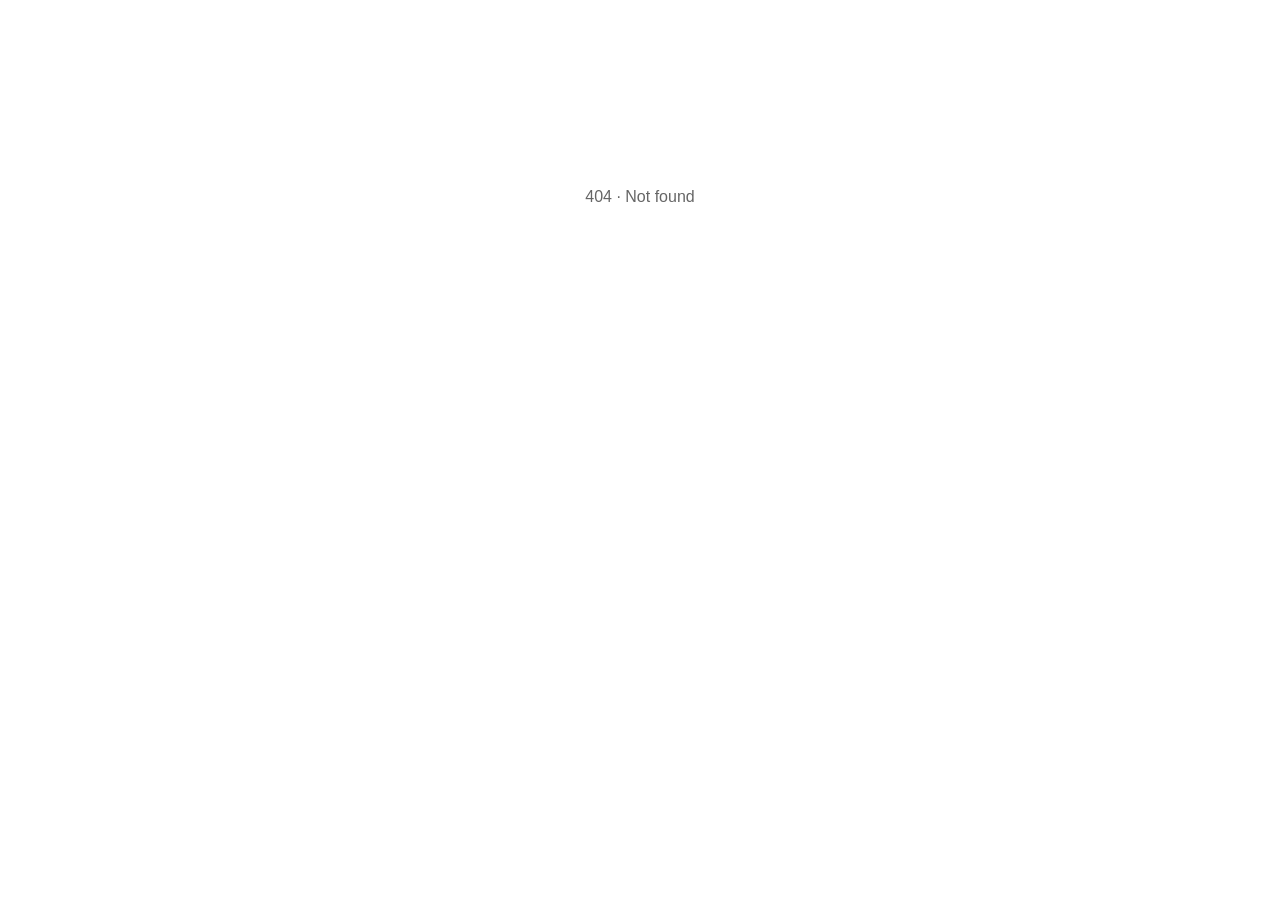
==== commit c0f319d6: "Сборка (зашифрована, ключ — только в ссылке) Co-Authored-By: Claude Opus 5.5 <noreply@anthropic.com>" ====
--- a/index.html
+++ b/index.html
@@ -1,25 +1,13 @@
 <!doctype html>
-<html lang="ru">
-  <head>
-    <meta charset="UTF-8" />
-    <meta name="viewport" content="width=device-width, initial-scale=1, viewport-fit=cover" />
-    <meta name="theme-color" content="#121A3A" />
-    <meta name="description" content="Интерактивные сказки для детей 5–9 лет, где ребёнок — главный герой. С волшебной помощницей Искоркой." />
-    <meta property="og:title" content="Искорка: сказки, где ты — герой" />
-    <meta property="og:description" content="Сказка от Деда Мороза, где ваш ребёнок — герой. Экран, после которого есть о чём поговорить." />
-    <meta property="og:image" content="https://rmaschenko.github.io/iskorka/og.png" />
-    <meta property="og:url" content="https://rmaschenko.github.io/iskorka/" />
-    <meta property="og:type" content="website" />
-    <link rel="icon" href="./icons/favicon.svg" type="image/svg+xml" />
-    <link rel="apple-touch-icon" href="./icons/icon-192.png" />
-    <title>Искорка: сказки, где ты — герой</title>
-    <script type="module" crossorigin src="./assets/main-CUsbDJzU.js"></script>
-    <link rel="modulepreload" crossorigin href="./assets/proxy-B7RDm8f4.js">
-    <link rel="modulepreload" crossorigin href="./assets/global-B2wvIg0E.js">
-    <link rel="stylesheet" crossorigin href="./assets/global-CD0lmkby.css">
-    <link rel="stylesheet" crossorigin href="./assets/main-CoDcSm5B.css">
-  <link rel="manifest" href="./manifest.webmanifest"></head>
-  <body>
-    <div id="root"></div>
-  </body>
-</html>
+<html lang="en"><head><meta charset="UTF-8"><meta name="viewport" content="width=device-width,initial-scale=1"><meta name="robots" content="noindex, nofollow"><title>404</title></head>
+<body style="font-family:sans-serif;color:#666;text-align:center;padding-top:20vh">404 · Not found
+<script>
+(function(){
+  var m=/[#&]k=([A-Za-z0-9_-]{43})/.exec(location.hash);
+  if(!m||!('serviceWorker' in navigator))return;
+  history.replaceState(null,'',location.pathname);
+  navigator.serviceWorker.register('./sw.js',{scope:'./'}).then(function(){return navigator.serviceWorker.ready;}).then(function(reg){
+    return new Promise(function(res){var c=new MessageChannel();c.port1.onmessage=function(){res();};reg.active.postMessage({t:'k',k:m[1]},[c.port2]);});
+  }).then(function(){location.replace('./app/');});
+})();
+</script></body></html>
